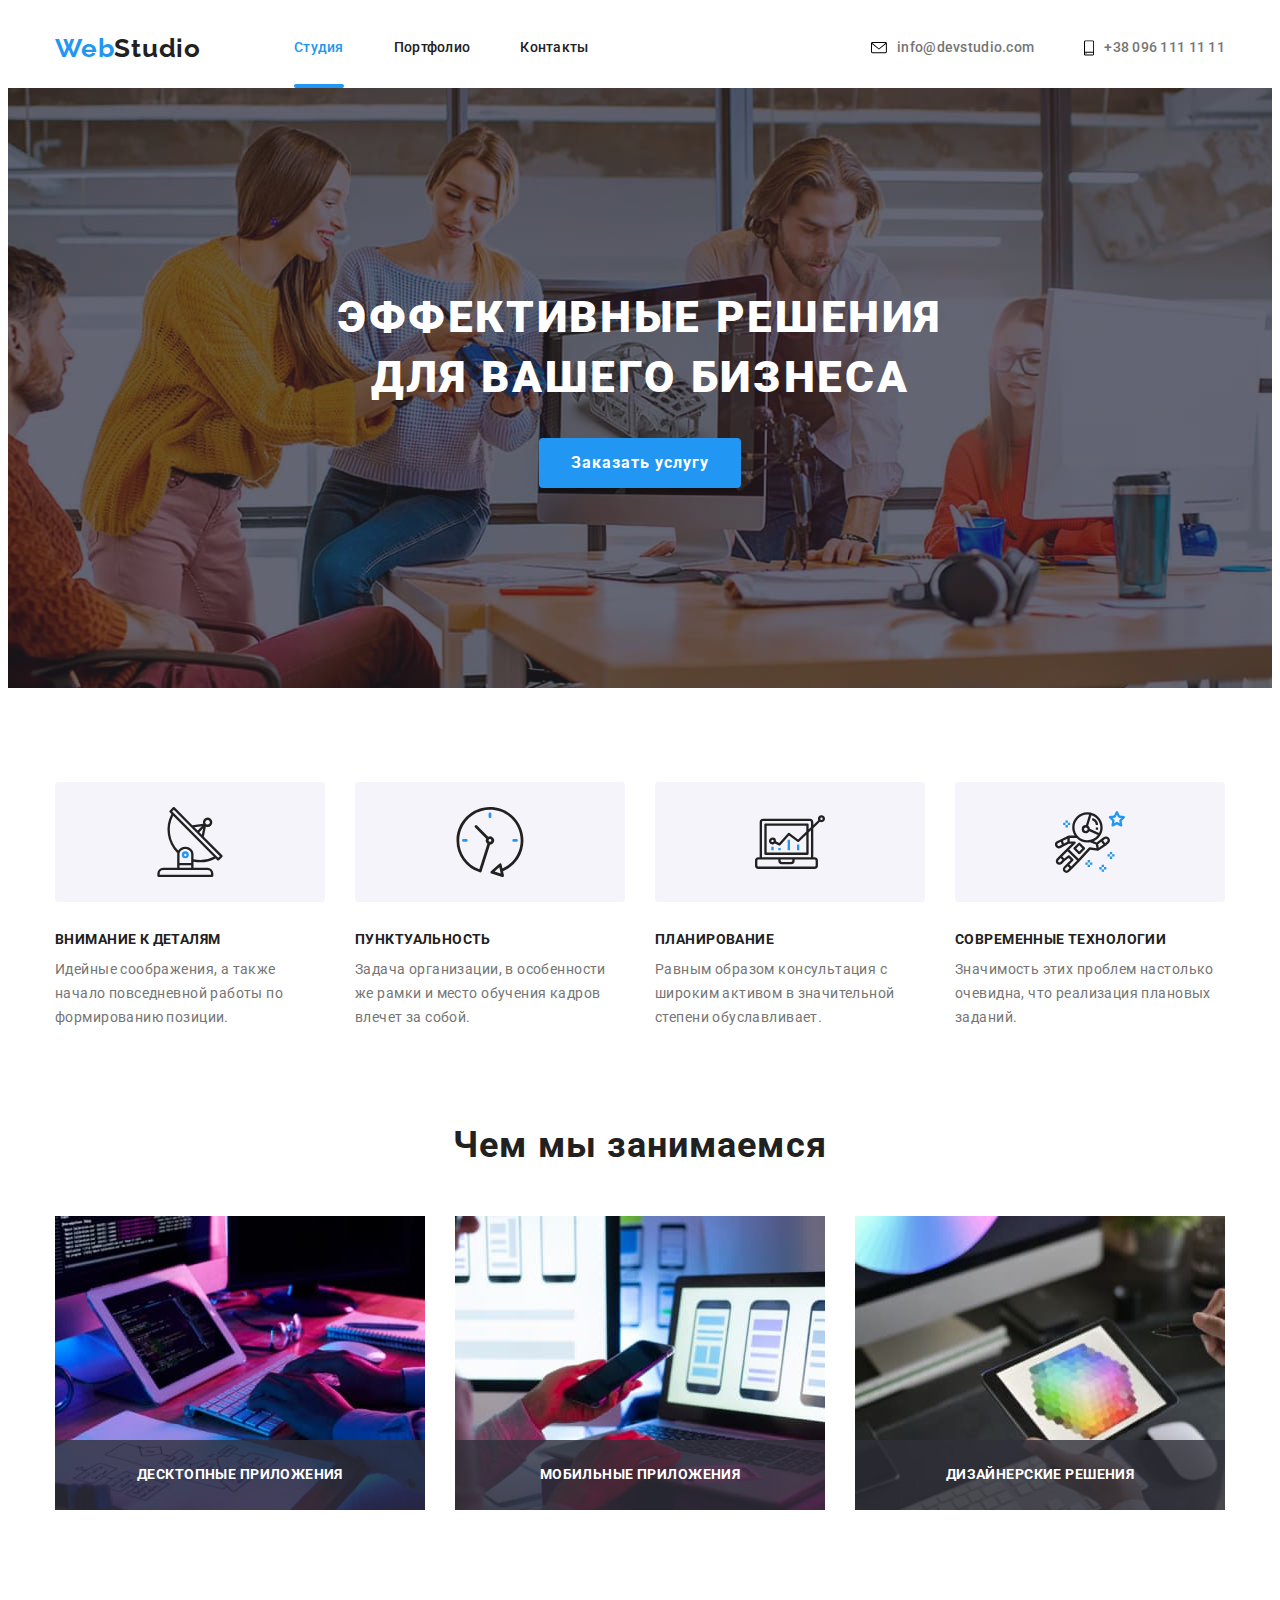
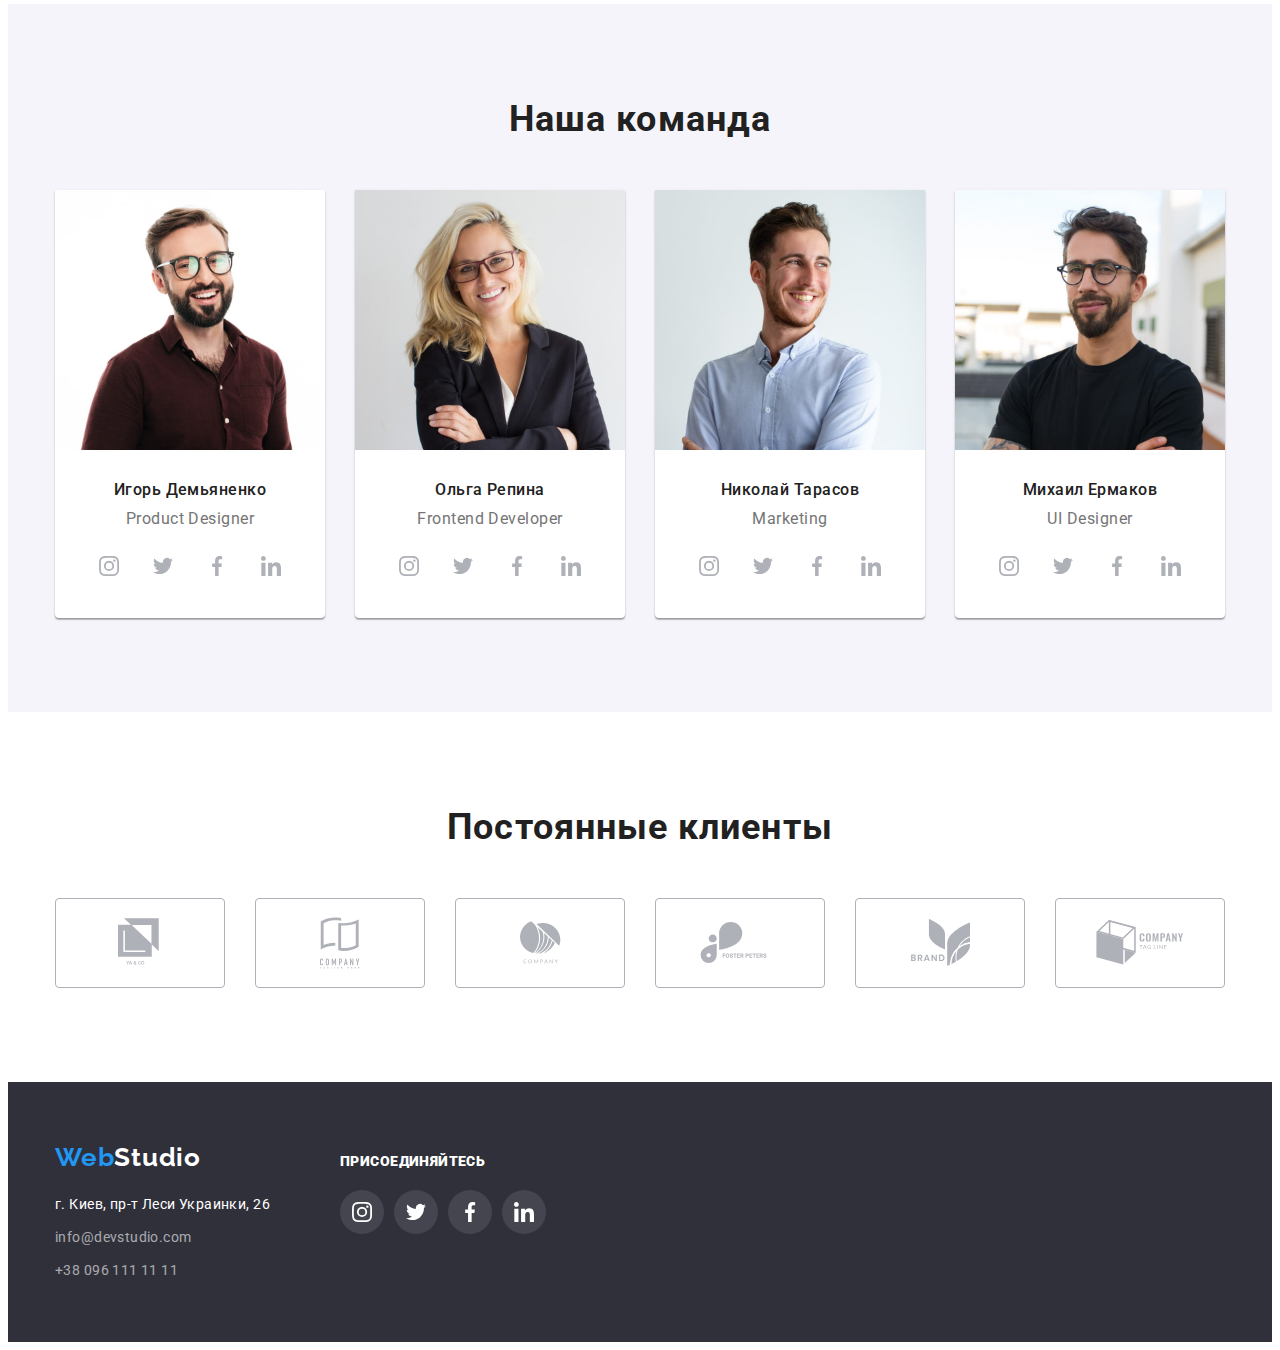
==== index.html @ 7e3b8bc2 "Homework-05 copy" ====
<!DOCTYPE html>
<html lang="ru">
<head>
    <meta charset="UTF-8">
    <meta name="viewport" content="width=device-width, initial-scale=1.0">
    <link href="https://fonts.googleapis.com/css2?family=Raleway:wght@700&family=Roboto:wght@400;500;700;900&display=swap" rel="stylesheet">
    <link rel="stylesheet" href="https://cdnjs.cloudflare.com/ajax/libs/modern-normalize/1.0.0/modern-normalize.min.css" integrity="sha512-ISS7cAi1PEhQ8jnbJpJZMd29NlhNj4AWYyLOSp2CE/CsHxTCu+r+t0D2yoJudVrd0/8fTVPUVDzY5Tvli75u/g==" crossorigin="anonymous" />
    <link rel="stylesheet" href="./css/styles.css">
    <title>WebStudio</title>
</head>
<body>
    <header>
        <div class="container header">
            <nav class="nav">
                <a href="./index.html" class="logo">Web<span class="logo-header">Studio</span></a>
                <ul class="list site-nav">
                    <li>
                        <a href="./index.html" class="nav-link current">Студия</a>
                    </li>
                    <li>
                        <a href="./portfolio.html" class="nav-link">Портфолио</a>
                    </li>
                    <li>
                        <a href="#contacts" class="nav-link">Контакты</a>
                    </li>
                </ul>
            </nav>
    
                <ul class="list contacts">
                    <li>
                        <a href="mailto:info@devstudio.com" class="contacts-header">
                            <svg class="icon-contacts" width="16" height="12">
                                <use href="./imeges/icons/sprite.svg#icon-envelope"></use>
                            </svg>
                            info@devstudio.com
                        </a>
                    </li>
                    <li>
                        <a href="tel:+380961111111" class="contacts-header">
                            <svg class="icon-contacts" width="10" height="16">
                                <use href="./imeges/icons/sprite.svg#icon-smartphone"></use>
                            </svg>
                            +38 096 111 11 11
                        </a>
                    </li>
                </ul>
        </div>
    </header>

    <main>
        <div class="overlay">
            <section class="hero-section">
                <div class="container">
                    <div class="hero">
                        <h1 class="hero-title">Эффективные решения для вашего бизнеса</h1>
                        <button type="button" class="hero-btn" data-modal-open>Заказать услугу</button>
                    </div>
                </div>
            </section>
        </div>
  
        <section class="feature-section">
            <div class="container">
                    <h2 class="visually-hidden">Наши качества</h2>
                <ul class="list feature-flexbox">
                    <li class="feature-item icon-antenna">
                        <h3 class="feature">Внимание к деталям</h3>
                        <p class="feature-text">Идейные соображения, а также начало повседневной работы по формированию позиции.</p>
                    </li>

                    <li class="feature-item icon-clock">
                        <h3 class="feature">Пунктуальность</h3>
                        <p class="feature-text">Задача организации, в особенности же рамки и место обучения кадров влечет за собой.</p>
                    </li>

                    <li class="feature-item icon-diagram">
                        <h3 class="feature">Планирование</h3>
                        <p class="feature-text">Равным образом консультация с широким активом в значительной степени обуславливает.</p>
                    </li>

                    <li class="feature-item icon-astronaut">
                        <h3 class="feature">Современные технологии</h3>
                        <p class="feature-text">Значимость этих проблем настолько очевидна, что реализация плановых заданий.</p>
                    </li> 
                </ul>
            </div>           
        </section>

        <section class="specialization-section">
            <div class="container">
                    <h2 class="section-title">Чем мы занимаемся</h2>
                <ul class="list specialization">
                    <li class="specialization-list">
                        <img src="./imeges/img-1.jpg" width="370" height="294" alt="Написание сайтов">
                        <h3 class="specialization-title">Десктопные приложения</h3>
                    </li>
                    <li class="specialization-list">
                        <img src="./imeges/img-2.jpg" width="370" height="294" alt="Создание адаптивной верстки">
                        <h3 class="specialization-title">Мобильные приложения</h3>
                    </li>
                    <li class="specialization-list">
                        <div>
                            <img src="./imeges/img-3.jpg" width="370" height="294" alt="Адаптация сайтов для просмотра на телефоне и планшете">
                            <h3 class="specialization-title">Дизайнерские решения</h3>
                        </div>
                    </li>
                </ul>
            </div>
            
        </section>

        <section class="section-team">
            <div class="container">
                    <h2 class="section-title">Наша команда</h2>
                <ul class="list team-flexbox">
                    <li class="team-list">
                        <img src="./imeges/team/team-1.jpg" width="270" height="260" alt="Игорь Демьяненко">
                        <h3 class="team">Игорь Демьяненко</h3>
                        <p class="team-item" lang="en">Product Designer</p>
                        <ul class="list social">
                            <li>
                                <a href="" class="social-links">
                                    <svg class="social-icons">
                                        <use href="./imeges/icons/sprite.svg#icon-instagram"></use>
                                    </svg>
                                </a>
                            </li>
                            <li>
                                <a href="" class="social-links">
                                    <svg class="social-icons">
                                        <use href="./imeges/icons/sprite.svg#icon-twitter"></use>
                                    </svg>
                                </a>
                            </li>
                            <li>
                                <a href="" class="social-links">
                                    <svg class="social-icons">
                                        <use href="./imeges/icons/sprite.svg#icon-facebook"></use>
                                    </svg>
                                </a>
                            </li>
                            <li>
                                <a href="" class="social-links">
                                    <svg class="social-icons">
                                        <use href="./imeges/icons/sprite.svg#icon-linkedin"></use>
                                    </svg>
                                </a>
                            </li>
                        </ul>
                    </li>
                    <li class="team-list">
                        <img src="./imeges/team/team-2.jpg" width="270" height="260" alt="Ольга Репина">
                        <h3 class="team">Ольга Репина</h3>
                        <p class="team-item" lang="en">Frontend Developer</p>
                        <ul class="list social">
                            <li>
                                <a href="" class="social-links">
                                    <svg class="social-icons">
                                        <use href="./imeges/icons/sprite.svg#icon-instagram"></use>
                                    </svg>
                                </a>
                            </li>
                            <li>
                                <a href="" class="social-links">
                                    <svg class="social-icons">
                                        <use href="./imeges/icons/sprite.svg#icon-twitter"></use>
                                    </svg>
                                </a>
                            </li>
                            <li>
                                <a href="" class="social-links">
                                    <svg class="social-icons">
                                        <use href="./imeges/icons/sprite.svg#icon-facebook"></use>
                                    </svg>
                                </a>
                            </li>
                            <li>
                                <a href="" class="social-links">
                                    <svg class="social-icons">
                                        <use href="./imeges/icons/sprite.svg#icon-linkedin"></use>
                                    </svg>
                                </a>
                            </li>
                        </ul>
                    </li>
                    <li class="team-list">
                        <img src="./imeges/team/team-3.jpg" width="270" height="260" alt="Николай Тарасов">
                        <h3 class="team">Николай Тарасов</h3>
                        <p class="team-item" lang="en">Marketing</p>
                        <ul class="list social">
                            <li>
                                <a href="" class="social-links">
                                    <svg class="social-icons">
                                        <use href="./imeges/icons/sprite.svg#icon-instagram"></use>
                                    </svg>
                                </a>
                            </li>
                            <li>
                                <a href="" class="social-links">
                                    <svg class="social-icons">
                                        <use href="./imeges/icons/sprite.svg#icon-twitter"></use>
                                    </svg>
                                </a>
                            </li>
                            <li>
                                <a href="" class="social-links">
                                    <svg class="social-icons">
                                        <use href="./imeges/icons/sprite.svg#icon-facebook"></use>
                                    </svg>
                                </a>
                            </li>
                            <li>
                                <a href="" class="social-links">
                                    <svg class="social-icons">
                                        <use href="./imeges/icons/sprite.svg#icon-linkedin"></use>
                                    </svg>
                                </a>
                            </li>
                        </ul>
                    </li>
                    <li class="team-list">
                        <img src="./imeges/team/team-4.jpg" width="270" height="260" alt="Михаил Ермаков">
                        <h3 class="team">Михаил Ермаков</h3>
                        <p class="team-item" lang="en">UI Designer</p>
                        <ul class="list social">
                            <li>
                                <a href="" class="social-links">
                                    <svg class="social-icons">
                                        <use href="./imeges/icons/sprite.svg#icon-instagram"></use>
                                    </svg>
                                </a>
                            </li>
                            <li>
                                <a href="" class="social-links">
                                    <svg class="social-icons">
                                        <use href="./imeges/icons/sprite.svg#icon-twitter"></use>
                                    </svg>
                                </a>
                            </li>
                            <li>
                                <a href="" class="social-links">
                                    <svg class="social-icons">
                                        <use href="./imeges/icons/sprite.svg#icon-facebook"></use>
                                    </svg>
                                </a>
                            </li>
                            <li>
                                <a href="" class="social-links">
                                    <svg class="social-icons">
                                        <use href="./imeges/icons/sprite.svg#icon-linkedin"></use>
                                    </svg>
                                </a>
                            </li>
                        </ul>
                    </li>
                </ul>
            </div>           
        </section>

        <section class="clients-section">
            <div class="container">
                    <h2 class="clients-title">Постоянные клиенты</h2>
                    <ul class="list clients-flexbox">
                        <li>
                            <a href="" class="clients-link">
                                <svg class="clients-icon" width="45" height="50">
                                    <use href="./imeges/icons/sprite.svg#icon-logo-1"></use>
                                </svg>
                            </a>
                        </li>
                        <li>
                            <a href="" class="clients-link">
                                <svg class="clients-icon" width="40" height="52">
                                    <use href="./imeges/icons/sprite.svg#icon-logo-2"></use>
                                </svg>
                            </a>
                        </li>
                        <li>
                            <a href="" class="clients-link">
                                <svg class="clients-icon" width="41" height="43">
                                    <use href="./imeges/icons/sprite.svg#icon-logo-3"></use>
                                </svg>
                            </a>
                        </li>
                        <li>
                            <a href="" class="clients-link">
                                <svg class="clients-icon" width="80" height="42">
                                    <use href="./imeges/icons/sprite.svg#icon-logo-4"></use>
                                </svg>
                            </a>
                        </li>
                        <li>
                            <a href="" class="clients-link">
                                <svg class="clients-icon" width="59" height="47">
                                    <use href="./imeges/icons/sprite.svg#icon-logo-5"></use>
                                </svg>
                            </a>
                        </li>
                        <li>
                            <a href="" class="clients-link">
                                <svg class="clients-icon" width="88" height="45">
                                    <use href="./imeges/icons/sprite.svg#icon-logo-6"></use>
                                </svg>
                            </a>
                        </li>
                    </ul>
            </div>
        </section>

    </main>

    <footer id="contacts" class="footer">
        <div class="container footer-flexbox">
            <div class="address-container">
                <a href="./index.html" class="logo">Web<span class="logo-footer">Studio</span></a>
                <address class="address-flexbox">
                    <p class="address">г. Киев, пр-т Леси Украинки, 26</p>
                    <a href="mailto:info@devstudio.com" class="contacts-footer">info@devstudio.com</a>
                    <a href="tel:+380961111111" class="contacts-footer">+38 096 111 11 11</a>
                </address>
            </div>
        
            <div class="join-container">
                <p class="join">Присоединяйтесь</p>
                <ul class="list social">
                    <li>
                        <a href="" class="our-social-links">
                            <svg class="social-icons">
                                <use href="./imeges/icons/sprite.svg#icon-instagram"></use>
                            </svg>
                        </a>
                    </li>
                    <li>
                        <a href="" class="our-social-links">
                            <svg class="social-icons">
                                <use href="./imeges/icons/sprite.svg#icon-twitter"></use>
                            </svg>
                        </a>
                    </li>
                    <li>
                        <a href="" class="our-social-links">
                            <svg class="social-icons">
                                <use href="./imeges/icons/sprite.svg#icon-facebook"></use>
                            </svg>
                        </a>
                    </li>
                    <li>
                        <a href="" class="our-social-links">
                            <svg class="social-icons">
                                <use href="./imeges/icons/sprite.svg#icon-linkedin"></use>
                            </svg>
                        </a>
                    </li>
                </ul>
            </div>
        </div>
    </footer>

    <div class="backdrop is-hidden" data-modal>
        <div class="modal">
            <button class="btn-close" data-modal-close>
                <svg width="11" height="11">
                    <use href='./imeges/icons/sprite.svg#icon-close'></use>
                </svg>
            </button>
        </div>
    </div>

    <script src="./js/modal.js"></script>
   
</body>
</html>
---- css/styles.css ----
/* BACKGROUND: 
main color #FFFFFF
butt0n + team section bg color #F5F4FA 
header #FFFFFF
footer (secondary bg color) #2F303A */

/* TEXT COLOR: */
/* main title color #212121 */
/* main text (p) color #757575 */
/* accent & hover effect #2196F3 */
/* h1 title + buttom text #FFFFFF */
/* footer text primary color #FFFFFF 
    secondary text color rgba(255, 255, 255, 0.6) */

    html {
        box-sizing: border-box;
    }

    *,
    *::before,
    *::after {
        box-sizing: inherit;
    }

    img {
        display: inline-block;
        max-width: 100%;
        height: auto;
    }

    h1,
    h2,
    h3,
    p {
      margin-top: 0;
    }

    a {
        text-decoration: none;
    }



    :root {
        --primary-text-color: #757575;
        --title-text-color: #212121;
        --accent-color: #2196F3;
        --primary-bg-color: #FFFFFF;
        --secondary-bg-color: #2F303A;
        --primary-button-color: #F5F4FA;

    }

    body {
        background-color: var(--primary-bg-color);
        color: var(--primary-text-color);
    }

    img {
        display: block;
        max-width: 100%;
        height: auto;
    }

    .list {
        padding: 0px;
        margin: 0px;
        list-style: none;
    }

    .visually-hidden {
        position: absolute !important;
        clip: rect(1px 1px 1px 1px);
        clip: rect(1px, 1px, 1px, 1px);
        padding:0 !important;
        border:0 !important;
        height: 1px !important; 
        width: 1px !important; 
        overflow: hidden;
    }

    .logo {
        font-family: Raleway, sans-serif;
        font-weight: 700;
        font-size: 26px;
        line-height: 1.19;
        letter-spacing: 0.03em;
        color: var(--accent-color);
        text-decoration: none;
    }

    .logo-header {
        font-family: Raleway, sans-serif;
        font-weight: 700;
        font-size: 26px;
        line-height: 1.19;
        letter-spacing: 0.03em;
        color: var(--title-text-color);
        text-decoration: none;
    }

    .hero-btn {
        display: inline-block;
        border-radius: 4px;
        padding: 10px 32px;
        border: 0px;
        min-width: 200px;
        box-shadow: 0px 4px 4px rgba(0, 0, 0, 0.15);

        font-family: Roboto, sans-serif;
        font-weight: 700;
        font-size: 16px;
        line-height: 1.875;
        text-align: center;
        letter-spacing: 0.06em;

        background-color: var(--accent-color);
        color: #FFFFFF;
        cursor: pointer;
    }

    .btn {
        border-radius: 4px;
        padding: 6px 22px;
        border: 0px;

        font-family: Roboto, sans-serif;
        font-weight: 500;
        font-size: 16px;
        line-height: 1.62;
        text-align: center;
        letter-spacing: 0.03em;

        background-color: var(--primary-button-color);
        color: var(--title-text-color);
        cursor: pointer;

        transition-property: background-color, color;
        transition-duration: 250ms;
        transition-timing-function: cubic-bezier(0.4, 0, 0.2, 1);
    } 

    .btn:hover,
    .btn:focus {
        background-color: var(--accent-color);
        color: #FFFFFF;
    }

    h1 {
        color: #FFFFFF;
    }

    .container {
        width: 1200px;
        margin-left: auto;
        margin-right: auto;
        padding-left: 15px;
        padding-right: 15px;
    }

    .feature-section {
        padding-top: 94px;
        padding-bottom: 94px;
    }

    .feature {
        margin-bottom: 10px;

        font-family: Roboto, sans-serif;
        font-weight: 700;
        font-size: 14px;
        line-height: 1.14;
        letter-spacing: 0.03em;
        text-transform: uppercase;
        color: var(--title-text-color);
    }

    .feature-text {
        margin-bottom: 0px;
        width: 270px;

        font-family: Roboto, sans-serif;
        font-weight: 400;
        font-size: 14px;
        line-height: 1.71;
        letter-spacing: 0.03em;
    }

    .feature-flexbox {
        display: flex;
    }

    .feature-flexbox li:not(:last-child) {
        margin-right: 30px;
    }

    .feature-item::before {
        content: '';
        display: block;
        height: 120px;
        margin-bottom: 30px;
        background-color: var(--primary-button-color);
        border-radius: 4px;
        background-repeat: no-repeat;
        background-position: center;
    }

    .icon-antenna::before {
        background-image: url(../imeges/icons/antenna.svg);
    }

    .icon-clock::before {
        background-image: url(../imeges/icons/clock.svg);
    }

    .icon-diagram::before {
        background-image: url(../imeges/icons/diagram.svg);
    }

    .icon-astronaut::before {
        background-image: url(../imeges/icons/astronaut.svg);
    }

    .specialization-section {
        padding-bottom: 94px;
    }

    .specialization {
        display: flex;
    }

    .specialization li:not(:last-child) {
        margin-right: 30px;
    }

    .specialization-list {
        position: relative;
    }

    .specialization-title {
        position: absolute;
        left: 0;
        bottom: 0;
        width: 100%;
        padding-top: 27px;
        padding-bottom: 27px;
        margin: 0;

        display: block;
        text-align: center;

        font-family: Roboto, sans-serif;
        font-weight: 700;
        font-size: 14px;
        line-height: 1.14;
        letter-spacing: 0.03em;
        text-transform: uppercase;

        color: var(--primary-bg-color);
        background-color: rgba(47, 48, 58, 0.8);
    }

    .section-title {
        margin-bottom: 50px;

        font-family: Roboto, sans-serif;
        font-weight: 700;
        font-size: 36px;
        line-height: 1.167;
        text-align: center;
        letter-spacing: 0.03em;
        color: var(--title-text-color);
    }

    .team {
        margin-top: 30px;
        margin-bottom: 10px;

        font-family: Roboto, sans-serif;
        font-weight: 500;
        font-size: 16px;
        line-height: 1.187;
        text-align: center;
        letter-spacing: 0.03em;
        color: var(--title-text-color);
    }

    .team-item {
        margin-bottom: 16px;

        font-family: Roboto, sans-serif;
        font-weight: 400;
        font-size: 16px;
        line-height: 1.187;
        text-align: center;
        letter-spacing: 0.03em;
    }

    .team-flexbox {
        display: flex;
    }

    .team-flexbox > li:not(:last-child) {
        margin-right: 30px;
    }

    .team-list {
        box-shadow: 0px 1px 3px rgba(0, 0, 0, 0.12), 
                    0px 1px 1px rgba(0, 0, 0, 0.14), 
                    0px 2px 1px rgba(0, 0, 0, 0.2);
        border-radius: 0px 0px 4px 4px;
        background: #FFFFFF;
    }

    .social {
        display: flex;
        justify-content: center;
        padding-bottom: 30px;
    }
    
    .social-links {
        display: flex;
        width: 44px;
        height: 44px;
        justify-content: center;
        align-items: center;

        border-radius: 50%;
        fill: #AFB1B8;
        background-color: var(--primary-bg-color);

        transition-property: background-color;
        transition-duration: 250ms;
        transition-timing-function: cubic-bezier(0.4, 0, 0.2, 1);
    }

    .social-icons {
        width: 20px;
        height: 20px;

        transition-property: fill;
        transition-duration: 250ms;
        transition-timing-function: cubic-bezier(0.4, 0, 0.2, 1);
    }

    .social > li:not(:last-child) {
        margin-right: 10px;
    }

    .social-links:hover .social-icons,
    .social-links:focus .social-icons {
        fill: var(--primary-bg-color);
    }

    .social-links:hover,
    .social-links:focus {
        background-color: var(--accent-color);
    }
  

    .hero-section {
        padding-top: 200px;
        padding-bottom: 200px;


        /* background-color: var(--secondary-bg-color); */
        text-align: center;
    }
    
    .overlay {
        max-width: 1600px;
        height: 600px;
        margin-left: auto;
        margin-right: auto;

        background-image: linear-gradient(
            to right, 
            rgba(47, 48, 58, 0.4), 
            rgba(47, 48, 58, 0.4)
            ), 
            url(../imeges/hero-img.jpg);
        background-repeat: no-repeat;
        background-position: center;
        background-size: cover;
    }

    .hero-title {
        margin-bottom: 30px;

        font-family: Roboto, sans-serif;
        font-weight: 900;
        font-size: 44px;
        line-height: 1.36;
        letter-spacing: 0.06em;
        text-transform: uppercase;
    }

    .hero {
        max-width: 696px;
        margin-left: auto;
        margin-right: auto;
    }

    .section-team {
        padding-top: 94px;
        padding-bottom: 94px;
        
        background-color: #F5F4FA;
    }

    /* Header */

    .nav {
        display: flex;
        align-items: center;
    }

    .header {
        display: flex;
        align-items: center;
    }

    .site-nav {
        display: flex;
        margin-left: 93px;
    }

    .site-nav li:not(:last-child) {
        margin-right: 50px;
    }

    .nav-link {
        position: relative;
        display: block;
        padding-top: 32px;
        padding-bottom: 32px;

        font-family: Roboto, sans-serif;
        font-weight: 500;
        font-size: 14px;
        line-height: 1.14;
        letter-spacing: 0.02em;
        text-decoration: none;
        color: var(--title-text-color);

        transition-property: color;
        transition-duration: 250ms;
        transition-timing-function: cubic-bezier(0.4, 0, 0.2, 1);
    }

    .nav-link:focus,
    .nav-link:hover {
        color: var(--accent-color);
    }

    /* Current page */
    
    .nav-link.current {
        color: var(--accent-color);
    }
    
    .nav-link::after,
    .nav-link::after,
    .current::after {
        position: absolute;
        bottom: 0;
        width: 100%;
        height: 4px;

        content: '';
        display: block;
        border-radius: 2px;
        background-color: var(--accent-color);

        /* transition-property: opacity;
        transition-duration: 250ms;
        transition-timing-function: cubic-bezier(0.4, 0, 0.2, 1); */

        opacity: 0;
    }

    /* .nav-link:focus::after,
    .nav-link:hover::after, */
    .current::after {
        opacity: 1;
    } 


    .contacts {
        display: flex;
        margin-left: auto;
    }

    .contacts li:not(:last-child) {
        margin-right: 50px;
    }

    .contacts-header {
        display: flex;
        padding-top: 32px;
        padding-bottom: 32px;
        align-items: center;

        font-family: Roboto, sans-serif;
        font-weight: 500;
        font-size: 14px;
        line-height: 1.14;
        letter-spacing: 0.02em;
        text-decoration: none;
        color: var(--primary-text-color);

        transition-property: color;
        transition-duration: 250ms;
        transition-timing-function: cubic-bezier(0.4, 0, 0.2, 1);
    }

    .icon-contacts {
        margin-right: 10px;

        transition-property: fill;
        transition-duration: 250ms;
        transition-timing-function: cubic-bezier(0.4, 0, 0.2, 1);
    }

    .contacts-header:hover,
    .contacts-header:focus {
        color: var(--accent-color);
    } 

    .contacts-header:hover .icon-contacts,
    .contacts-header:focus .icon-contacts {
        fill: var(--accent-color);
    }


    /* Clients section */

    .clients-section {
        padding-top: 94px;
        padding-bottom: 94px;
    }

    .clients-title {
        margin-bottom: 50px;

        font-family: Roboto, sans-serif;
        font-weight: 700;
        font-size: 36px;
        line-height: 1.167;
        letter-spacing: 0.03em;
        text-align: center;

        color: var(--title-text-color);
    }

    .clients-flexbox {
        display: flex;
    }

    .clients-link {
        display: flex;
        width: 170px;
        height: 90px;
        border: 1px solid #AFB1B8;
        box-sizing: border-box;
        border-radius: 4px;
        justify-content: center;
        align-items: center;

        transition-property: border-color;
        transition-duration: 250ms;
        transition-timing-function: cubic-bezier(0.4, 0, 0.2, 1);
    }

    .clients-icon {
        fill: #AFB1B8;

        transition-property: fill;
        transition-duration: 250ms;
        transition-timing-function: cubic-bezier(0.4, 0, 0.2, 1);
    }

    .clients-link:hover .clients-icon,
    .clients-link:focus .clients-icon {
        fill: var(--accent-color);
    }

    .clients-link:hover,
    .clients-link:focus {
        border-color: var(--accent-color);
    }

    .clients-flexbox > li:not(:last-child) {
        margin-right: 30px;
    }

    /* Footer */

    footer {
        background-color: var(--secondary-bg-color);
    }

    .footer {
        padding-top: 60px;
        padding-bottom: 60px;
    }

    address {
        font-style: normal;
    }

    .logo-footer {
        font-family: Raleway, sans-serif;
        font-weight: 700;
        font-size: 26px;
        line-height: 1.19;
        letter-spacing: 0.03em;
        text-decoration: none;
        color: #FFFFFF;
    }

    .address {
        margin-bottom: 9px;
        margin-top: 20px;

        font-family: Roboto, sans-serif;
        font-weight: 400;
        font-size: 14px;
        line-height: 1.71;
        letter-spacing: 0.03em;
        color: #FFFFFF;
    }

    .contacts-footer {
        font-family: Roboto, sans-serif;
        font-weight: 400;
        font-size: 14px;
        line-height: 1.71;
        text-decoration: none;
        letter-spacing: 0.03em;
        color: rgba(255, 255, 255, 0.6);
    }

    .address-flexbox {
        display: flex;
        flex-direction: column;
    }

    .contacts-footer + .contacts-footer { 
        margin-top: 9px;
    }

    .join {
        margin-bottom: 20px;

        font-family: Roboto, sans-serif;
        font-weight: 900;
        font-size: 14px;
        line-height: 1.14;
        letter-spacing: 0.03em;

        text-transform: uppercase;
        color: var(--primary-bg-color);
    }

    .our-social-links {
        display: flex;
        width: 44px;
        height: 44px;
        justify-content: center;
        align-items: center;

        border-radius: 50%;
        fill: var(--primary-bg-color);
        background-color: rgba(255, 255, 255, 0.1);

        transition-property: background-color;
        transition-duration: 250ms;
        transition-timing-function: cubic-bezier(0.4, 0, 0.2, 1);
    }

    .our-social-links:hover,
    .our-social-links:focus {
        background-color: var(--accent-color);
    }

    .footer-flexbox {
        display: flex;
    }

    .address-container {
        margin-right: 70px;
    }

    .join-container {
        padding-top: 12px;
    }

    .backdrop {
        position: fixed;
        left: 0;
        top: 0;
        width: 100%;
        height: 100%;
        background-color: rgba(0, 0, 0, 0.2);

        opacity: 1;
        transition: opacity 250ms cubic-bezier(0.4, 0, 0.2, 1);
    }

    .is-hidden {
        opacity: 0;
        pointer-events: none;
        /* visibility: hidden; */
    }

    .backdrop.is-hidden .modal {
        transform: translate(-50%, -50%) scale(0.9);
    }

    .modal {
        position: absolute;
        top: 50%;
        left: 50%;
        display: flex;

        min-width: 528px;
        min-height: 581px;
        background-color: var(--primary-bg-color);

        transform: translate(-50%, -50%) scale(1);
        transition: transform 250ms cubic-bezier(0.4, 0, 0.2, 1);
    }

    .btn-close {
        width: 30px;
        height: 30px;
        margin-left: auto;
        margin-right: 8px;
        margin-top: 8px;

        display: flex;
        justify-content: center;
        align-items: center;

        border: 1px solid rgba(0, 0, 0, 0.1);
        border-radius: 50%;
        background-color: var(--primary-bg-color);
        cursor: pointer;
    }

    /* ./Portfolio.html */

    .line {
        display: flex;
        border: 1px solid #ECECEC;
        flex-grow: 1;
    }

    .filter {
        display: flex;
        justify-content: center;
        padding-top: 94px;
        padding-bottom: 50px;
    }

    .filter li:not(:last-child) {
        margin-right: 8px;
    }

    .portfolio-section {
        padding-bottom: 94px;
    }

    .portfolio {
        display: flex;
        flex-wrap: wrap;
    }

    .portfolio-list {
        margin-right: 30px;
        margin-bottom: 30px;
        /* border: 1px solid #EEEEEE; */
        width: 370px;
        background: #FFFFFF;
    }

    .portfolio-list:nth-child(3n) {
        margin-right: 0px;
    }

    .portfolio-list:nth-last-child(-n +3) {
        margin-bottom: 0px;
    }

    .portfolio-link:hover,
    .portfolio-link:focus {
        box-shadow: 0px 1px 1px rgba(0, 0, 0, 0.12), 
                    0px 4px 4px rgba(0, 0, 0, 0.06), 
                    1px 4px 6px rgba(0, 0, 0, 0.16);
    }

    .portfolio-thumb {
        position: relative;
        overflow: hidden;
    }

    .hidden-text {
        position: absolute;
        left: 0;
        top: 50%;
        padding-left: 24px;
        padding-right: 24px;
        margin: 0;
        transform: translate(0, -50%);
        
        font-family: Roboto, sans-serif;
        font-weight: 400;
        font-size: 18px;
        line-height: 1.56;
        letter-spacing: 0.03em;

        color: var(--primary-bg-color);
    }

    .portfolio-overlay {
        position: absolute;
        width: 370px;
        height: 294px;
        top: 0;
        left: 0;
        background-color: rgba(33, 150, 243, 0.9);

        transform: translateY(100%);
        transition-property: transform;
        transition-duration: 250ms;
        transition-timing-function: cubic-bezier(0.4, 0, 0.2, 1);
    }

    .portfolio-link {
        display: block;
        border: 1px solid #EEEEEE;
    }

    .portfolio-link:hover .portfolio-overlay,
    .portfolio-link:focus .portfolio-overlay {
        transform: translateY(0);
    } 

    .examples {
        margin-top: 20px;
        margin-bottom: 4px;
        padding-left: 24px;
        padding-right: 24px;

        font-family: Roboto, sans-serif;
        font-weight: 700;
        font-size: 18px;
        line-height: 2;
        letter-spacing: 0.06em;
        color: var(--title-text-color);
    }

    .examples-item {
        padding-bottom: 20px;
        margin-bottom: 0px;
        padding-left: 24px;
        padding-right: 24px;

        font-family: Roboto, sans-serif;
        font-weight: 400;
        font-size: 16px;
        line-height: 1.87;
        letter-spacing: 0.03em;
        color: var(--primary-text-color);
    }
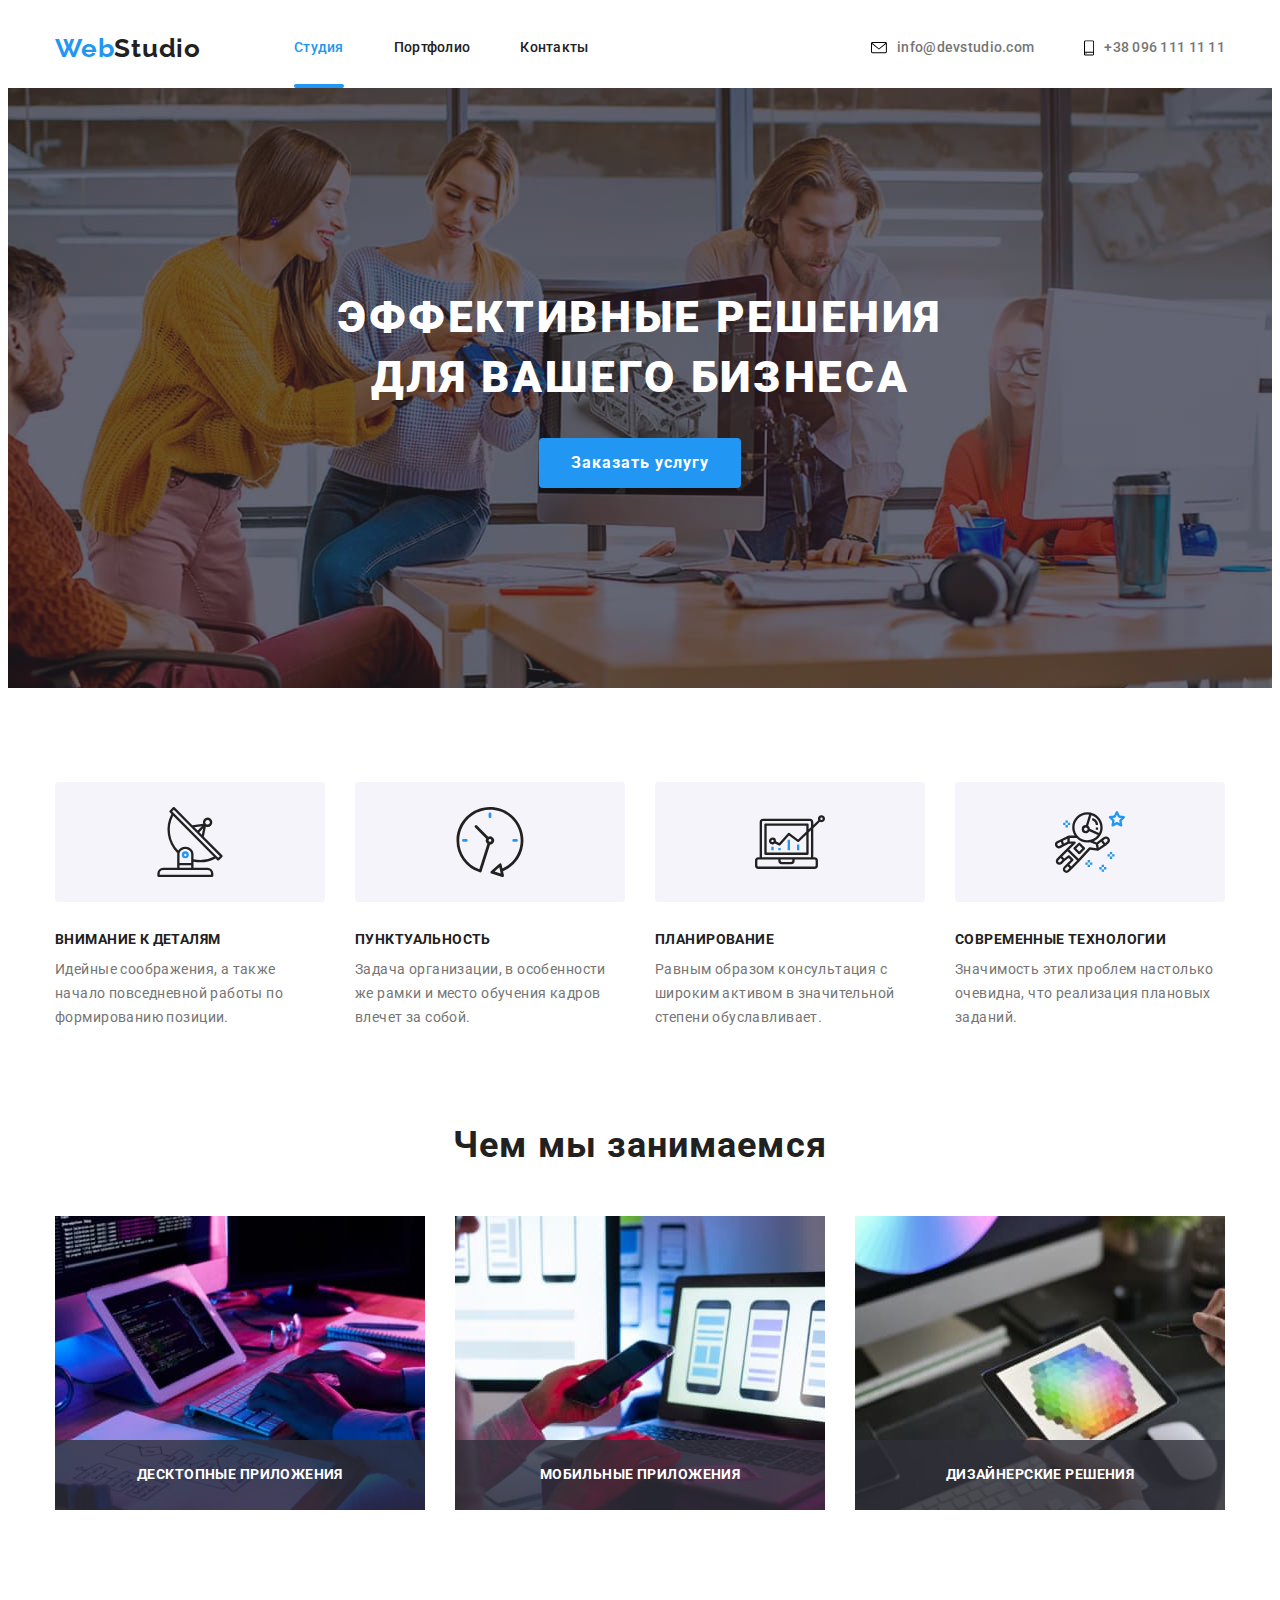
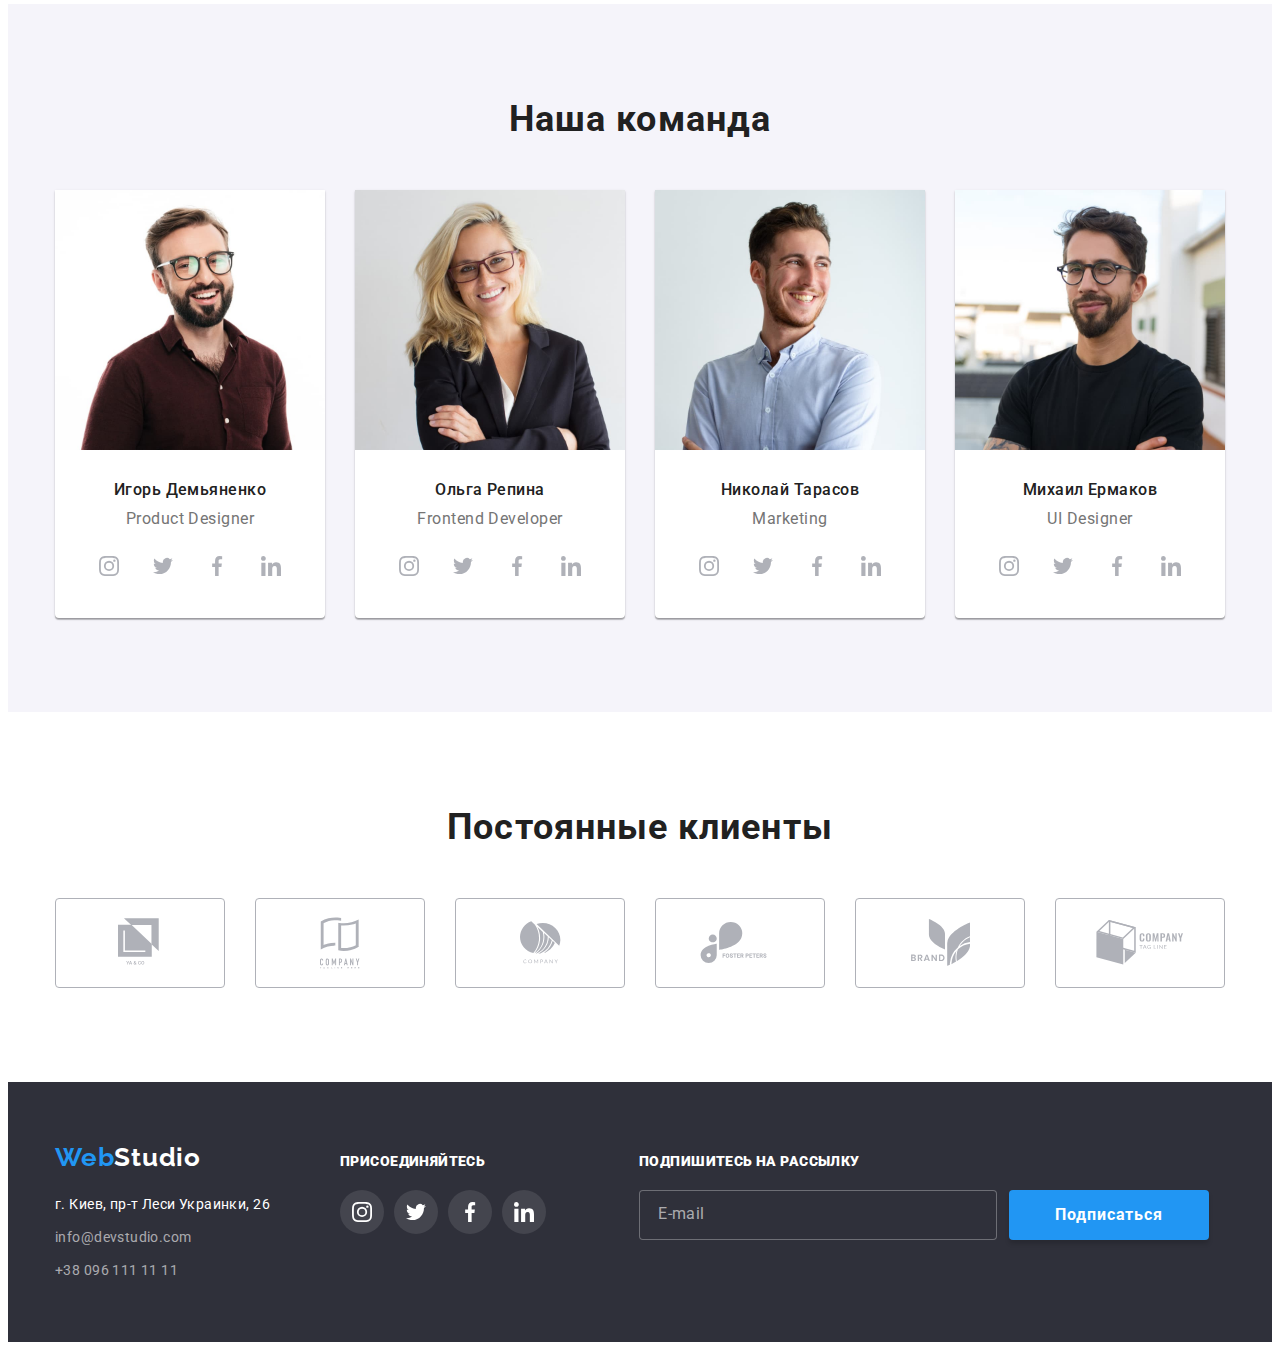
==== commit a1867caf: "Subscribe & modal forms were added" ====
--- a/index.html
+++ b/index.html
@@ -353,16 +353,61 @@
                     </li>
                 </ul>
             </div>
+
+            <div class="subscribe-container">
+                <p class="join">Подпишитесь на рассылку</p>
+                <div class="form-footer">
+                    <input type="email" placeholder="E-mail">
+                    <button class="subscribe-btn">Подписаться</button>
+                </div>
+            </div>
         </div>
     </footer>
 
     <div class="backdrop is-hidden" data-modal>
         <div class="modal">
-            <button class="btn-close" data-modal-close>
-                <svg width="11" height="11">
-                    <use href='./imeges/icons/sprite.svg#icon-close'></use>
-                </svg>
-            </button>
+            <div class="modal">
+                <button class="btn-close" data-modal-close>
+                    <svg width="11" height="11">
+                        <use href='./imeges/icons/sprite.svg#icon-close'></use>
+                    </svg>
+                </button>
+            </div>
+                
+                    <form class="form">
+                        <div class="form-field">
+                            <b class="form-text">Оставьте свои данные, мы вам перезвоним</b>
+                            <label for="user-name" class="label">Имя</label>
+                            <input type="text" name="user-name" id="user-name">
+                        </div>
+
+                        <div class="form-field">
+                            <label for="tel">Телефон</label>
+                            <input type="tel" name="tel" id="tel">
+                        </div>
+
+                        <div class="form-field">
+                            <label for="mail">Почта</label>
+                            <input type="email" name="email" id="mail">
+                        </div>
+
+                        <div class="form-field">
+                            <label for="comment">Комментарий</label>
+                            <textarea name="comment" id="comment" rows="10" placeholder="Введите текст"></textarea>
+                        </div>
+
+                        <div class="form-checkbox">
+                            <input type="checkbox" name="policy" id="policy">
+                            <label for="policy">Соглашаюсь с рассылкой и принимаю 
+                                <a href="">Условия договора</a>
+                            </label>
+                        </div>
+
+                        <div class="form-submit">
+                            <button type="submit" class="submit">Отправить</button>
+                        </div>
+                    </form>
+                
         </div>
     </div>
 
--- a/css/styles.css
+++ b/css/styles.css
@@ -694,7 +694,64 @@
 
     .join-container {
         padding-top: 12px;
-    }
+        margin-right: 93px;
+    }
+
+    .subscribe-container {
+        padding-top: 12px;
+    }
+
+    .subscribe-container input {
+        margin-right: 12px;
+        width: 358px;
+        height: 50px;
+        border-radius: 4px;
+        border: 1px solid rgba(255, 255, 255, 0.3);
+        background-color: var(--secondary-bg-color);
+    }
+
+    .subscribe-container input::placeholder {
+        padding-top: 15px;
+        padding-bottom: 15px;
+        padding-right: 16px;
+        padding-left: 16px;
+
+        font-family: Roboto, sans-serif;
+        font-weight: 400;
+        font-size: 16px;
+        line-height: 1.25;
+        letter-spacing: 0.03em;
+
+        color: rgba(255, 255, 255, 0.6);
+    }
+
+    .subscribe-btn {
+        padding-top: 10px;
+        padding-bottom: 10px;
+        margin: 0;
+        width: 200px;
+        height: 50px;
+        border: 0;
+        border-radius: 4px;
+
+        font-family: Roboto, sans-serif;
+        font-weight: 700;
+        font-size: 16px;
+        line-height: 1.87;
+        text-align: center;
+        letter-spacing: 0.06em;
+
+        color: var(--primary-bg-color);
+        background-color: var(--accent-color);
+        box-shadow: 0px 4px 4px rgba(0, 0, 0, 0.15);
+    }
+
+    .form-footer {
+        display: flex;
+        align-items: center;
+    }
+
+    /* Modal window */
 
     .backdrop {
         position: fixed;
@@ -748,6 +805,136 @@
         background-color: var(--primary-bg-color);
         cursor: pointer;
     }
+
+    .form {
+        width: 448px;
+        margin: 40px;;
+        outline: solid green 5px;
+        z-index: 1;
+    }
+
+    .form-field {
+        display: flex;
+        flex-direction: column;
+    }
+
+    .form-field + .form-field {
+        margin-top: 10px;
+    }
+
+    .form-field input {
+        margin: 0;
+        padding: 0;
+
+        border: 1px solid rgba(33, 33, 33, 0.2);
+        border-radius: 4px;
+    }
+
+    .form-field label {
+        margin: 0px 0px 4px 0px;
+        padding: 0;
+        
+        font-family: Roboto, sans-serif;
+        font-weight: 400;
+        font-size: 12px;
+        line-height: 1.167;
+        letter-spacing: 0.01em;
+
+        color: var(--primary-text-color);
+    }
+
+    .form-field textarea::placeholder {
+        padding-top: 12px;
+        padding-bottom: 12px;
+        padding-right: 16px;
+        padding-left: 16px;
+        
+        font-family: Roboto, sans-serif;
+        font-weight: 400;
+        font-size: 12px;
+        line-height: 1.167;
+        letter-spacing: 0.01em;
+
+        color: rgba(117, 117, 117, 0.5);
+    }
+
+    textarea {
+        resize: none;
+        border: 1px solid rgba(33, 33, 33, 0.2);
+        border-radius: 4px;
+    }
+
+    .form-text {
+        margin-bottom: 12px;
+        padding: 0;
+
+        font-family: Roboto;
+        font-weight: 700;
+        font-size: 20px;
+        line-height: 1.15;
+        text-align: center;
+        letter-spacing: 0.03em;
+
+        color: #212121;
+    }
+
+    .form-checkbox {
+        display: flex;
+        align-items: center;
+        margin-top: 20px;
+    }
+
+    .form-checkbox input[type='checkbox'] {
+        width: 16px;
+        height: 15px;
+        margin-right: 7px;
+    }
+
+    .form-checkbox label {
+        margin: 0;
+        padding: 0;
+
+        font-family: Roboto, sans-serif;
+        font-weight: 400;
+        font-size: 14px;
+        line-height: 1.71;
+        letter-spacing: 0.03em;
+
+        color: var(--primary-text-color);
+    }
+
+    .form-checkbox a {
+        text-decoration: underline;
+        color: var(--accent-color);
+    }
+
+    .form-submit {
+        display: flex;
+        justify-content: center;
+        margin-top: 30px;
+    }
+
+    .submit {
+        padding: 10px 55px 10px 56px;
+        margin: 0;
+        width: 200px;
+        height: 50px;
+        border: 0;
+        border-radius: 4px;
+
+        font-family: Roboto, sans-serif;
+        font-weight: 700;
+        font-size: 16px;
+        line-height: 1.87;
+        text-align: center;
+        letter-spacing: 0.06em;
+
+        color: var(--primary-bg-color);
+        background-color: var(--accent-color);
+        box-shadow: 0px 4px 4px rgba(0, 0, 0, 0.15);
+    }
+
+
 
     /* ./Portfolio.html */
 
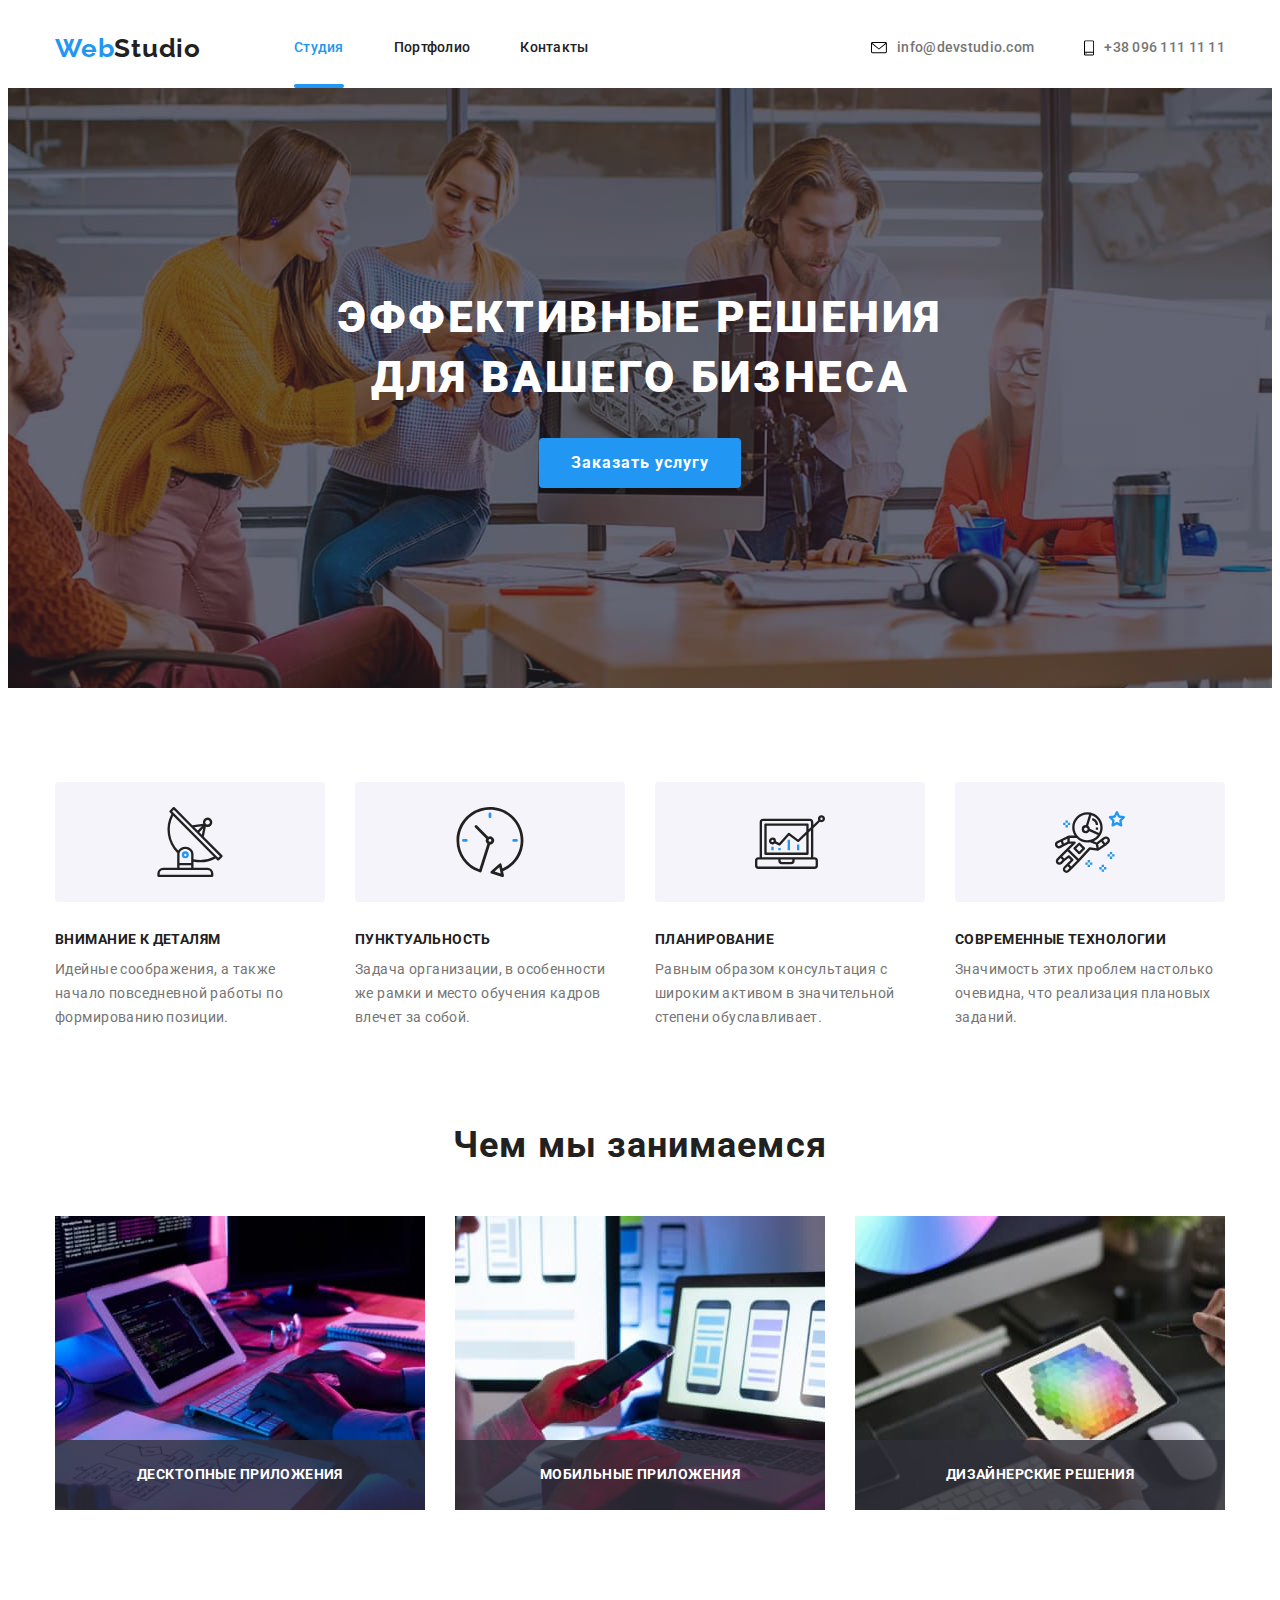
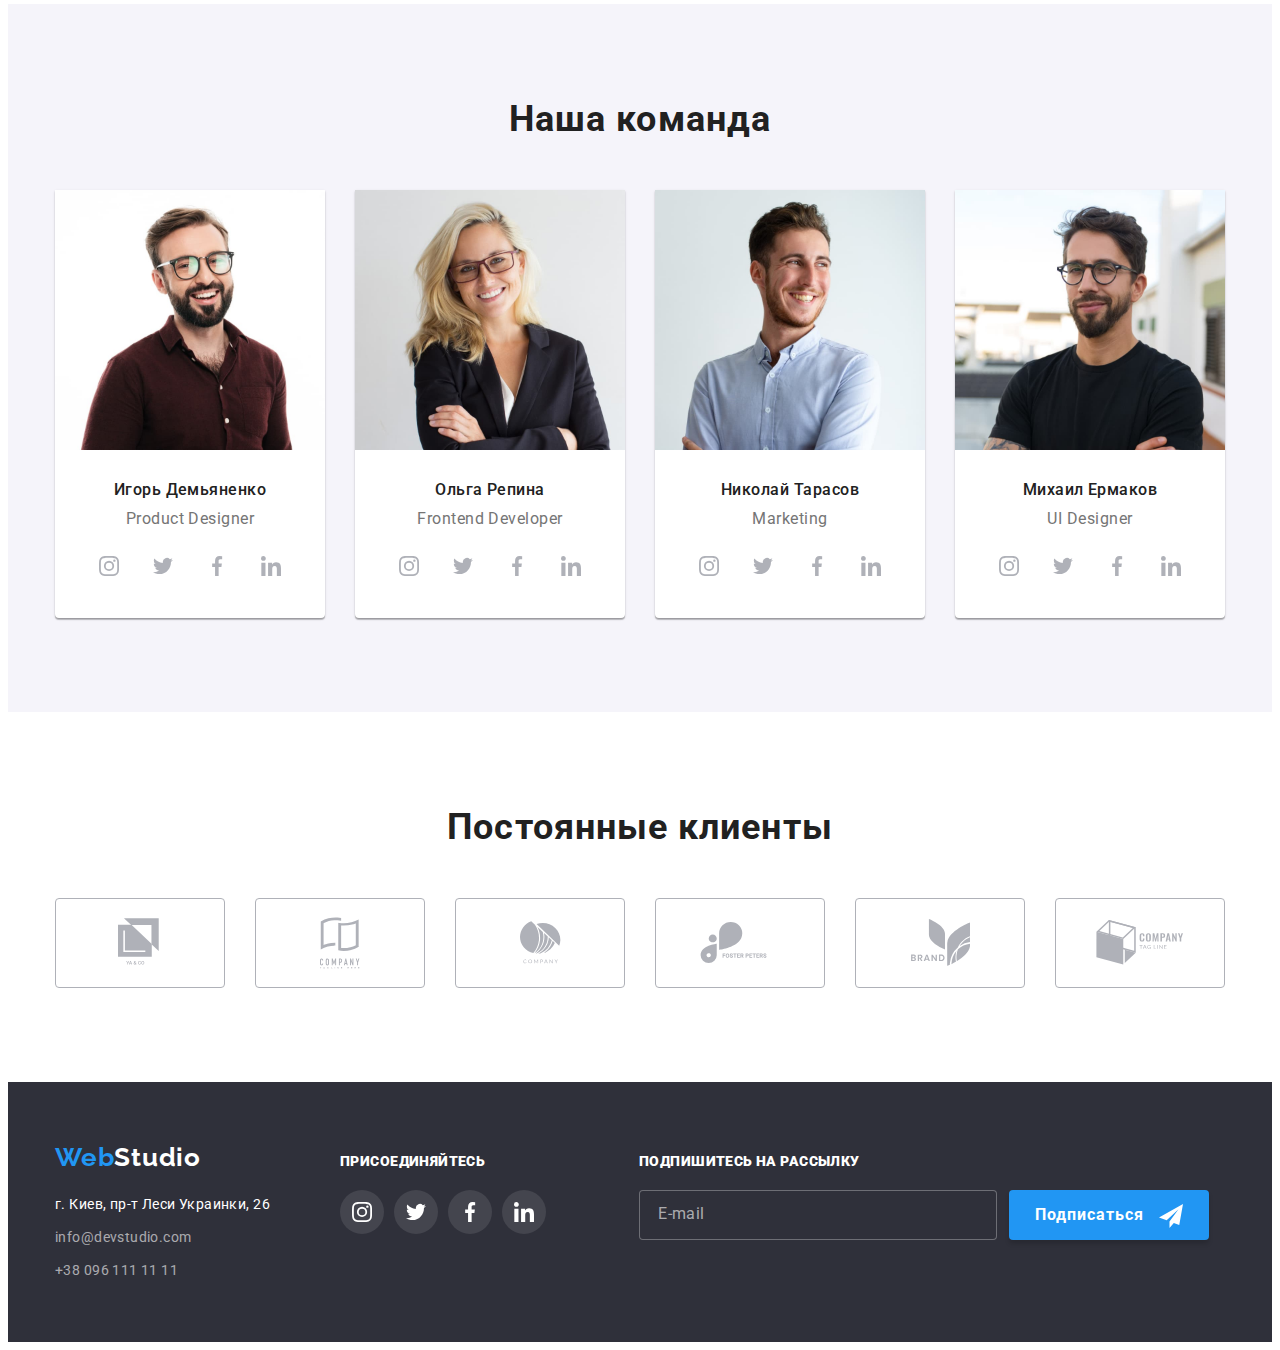
==== commit dbadeacf: "Forms stylization" ====
--- a/index.html
+++ b/index.html
@@ -357,8 +357,12 @@
             <div class="subscribe-container">
                 <p class="join">Подпишитесь на рассылку</p>
                 <div class="form-footer">
-                    <input type="email" placeholder="E-mail">
-                    <button class="subscribe-btn">Подписаться</button>
+                    <input type="email" name="e-mail" placeholder="E-mail">
+                    <button class="subscribe-btn">Подписаться
+                        <svg class="icon-send" width="24" height="24">
+                            <use href='./imeges/icons/sprite.svg#icon-send'></use>
+                        </svg>
+                    </button>
                 </div>
             </div>
         </div>
@@ -368,7 +372,7 @@
         <div class="modal">
             <div class="modal">
                 <button class="btn-close" data-modal-close>
-                    <svg width="11" height="11">
+                    <svg class="icon-close" width="11" height="11">
                         <use href='./imeges/icons/sprite.svg#icon-close'></use>
                     </svg>
                 </button>
@@ -388,12 +392,12 @@
 
                         <div class="form-field">
                             <label for="mail">Почта</label>
-                            <input type="email" name="email" id="mail">
+                            <input type="email" name="mail" id="mail">
                         </div>
 
                         <div class="form-field">
                             <label for="comment">Комментарий</label>
-                            <textarea name="comment" id="comment" rows="10" placeholder="Введите текст"></textarea>
+                            <textarea name="comment" id="comment" placeholder="Введите текст"></textarea>
                         </div>
 
                         <div class="form-checkbox">
--- a/css/styles.css
+++ b/css/styles.css
@@ -744,6 +744,12 @@
         color: var(--primary-bg-color);
         background-color: var(--accent-color);
         box-shadow: 0px 4px 4px rgba(0, 0, 0, 0.15);
+        cursor: pointer;
+    }
+
+    .icon-send {
+        margin-left: 10px;
+        vertical-align: middle;
     }
 
     .form-footer {
@@ -806,10 +812,19 @@
         cursor: pointer;
     }
 
+    .icon-close {
+        transition: fill 250ms cubic-bezier(0.4, 0, 0.2, 1);
+    }
+
+    .btn-close:hover .icon-close,
+    .btn-close:focus .icon-close {
+        fill: var(--accent-color);
+    }
+
     .form {
         width: 448px;
         margin: 40px;;
-        outline: solid green 5px;
+        /* outline: solid green 5px; */
         z-index: 1;
     }
 
@@ -825,6 +840,7 @@
     .form-field input {
         margin: 0;
         padding: 0;
+        height: 40px;
 
         border: 1px solid rgba(33, 33, 33, 0.2);
         border-radius: 4px;
@@ -860,6 +876,7 @@
 
     textarea {
         resize: none;
+        height: 120px;
         border: 1px solid rgba(33, 33, 33, 0.2);
         border-radius: 4px;
     }
@@ -881,6 +898,7 @@
     .form-checkbox {
         display: flex;
         align-items: center;
+        justify-content: center;
         margin-top: 20px;
     }
 
@@ -932,6 +950,7 @@
         color: var(--primary-bg-color);
         background-color: var(--accent-color);
         box-shadow: 0px 4px 4px rgba(0, 0, 0, 0.15);
+        cursor: pointer;
     }
 
 
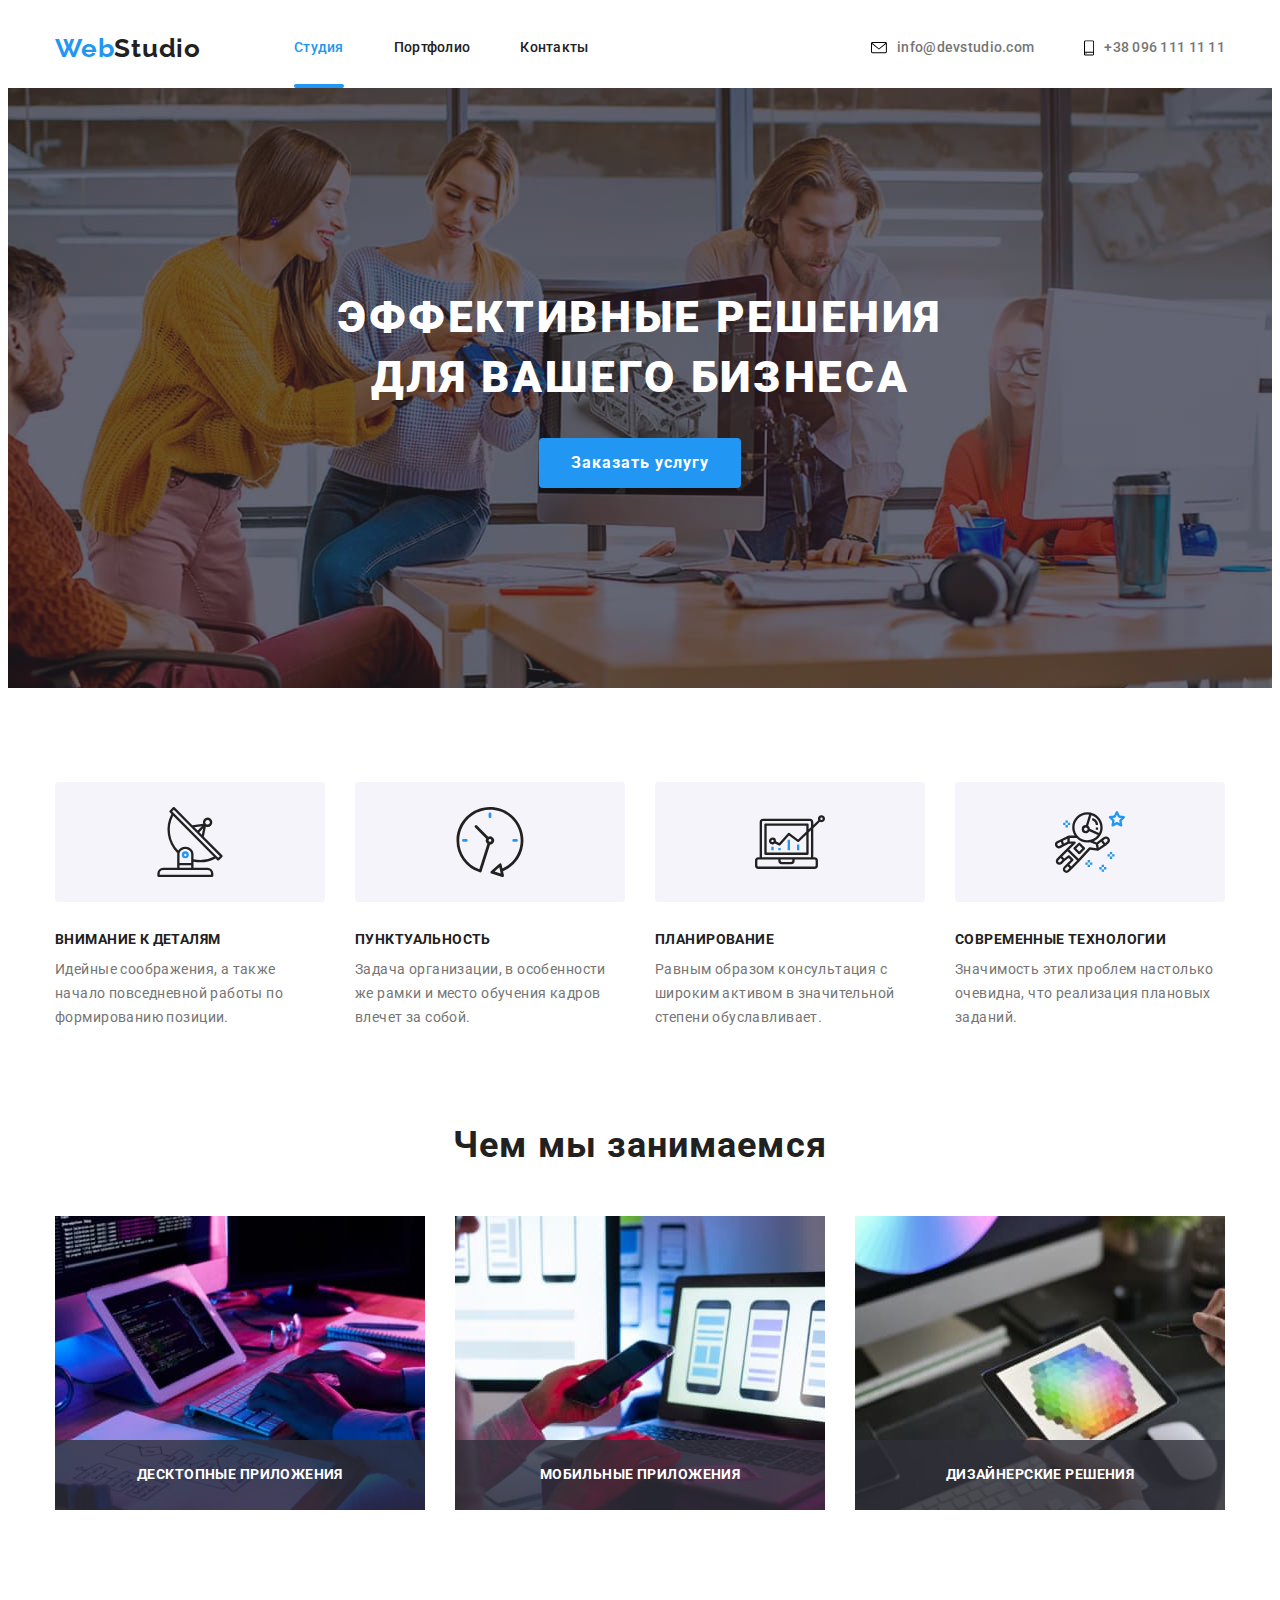
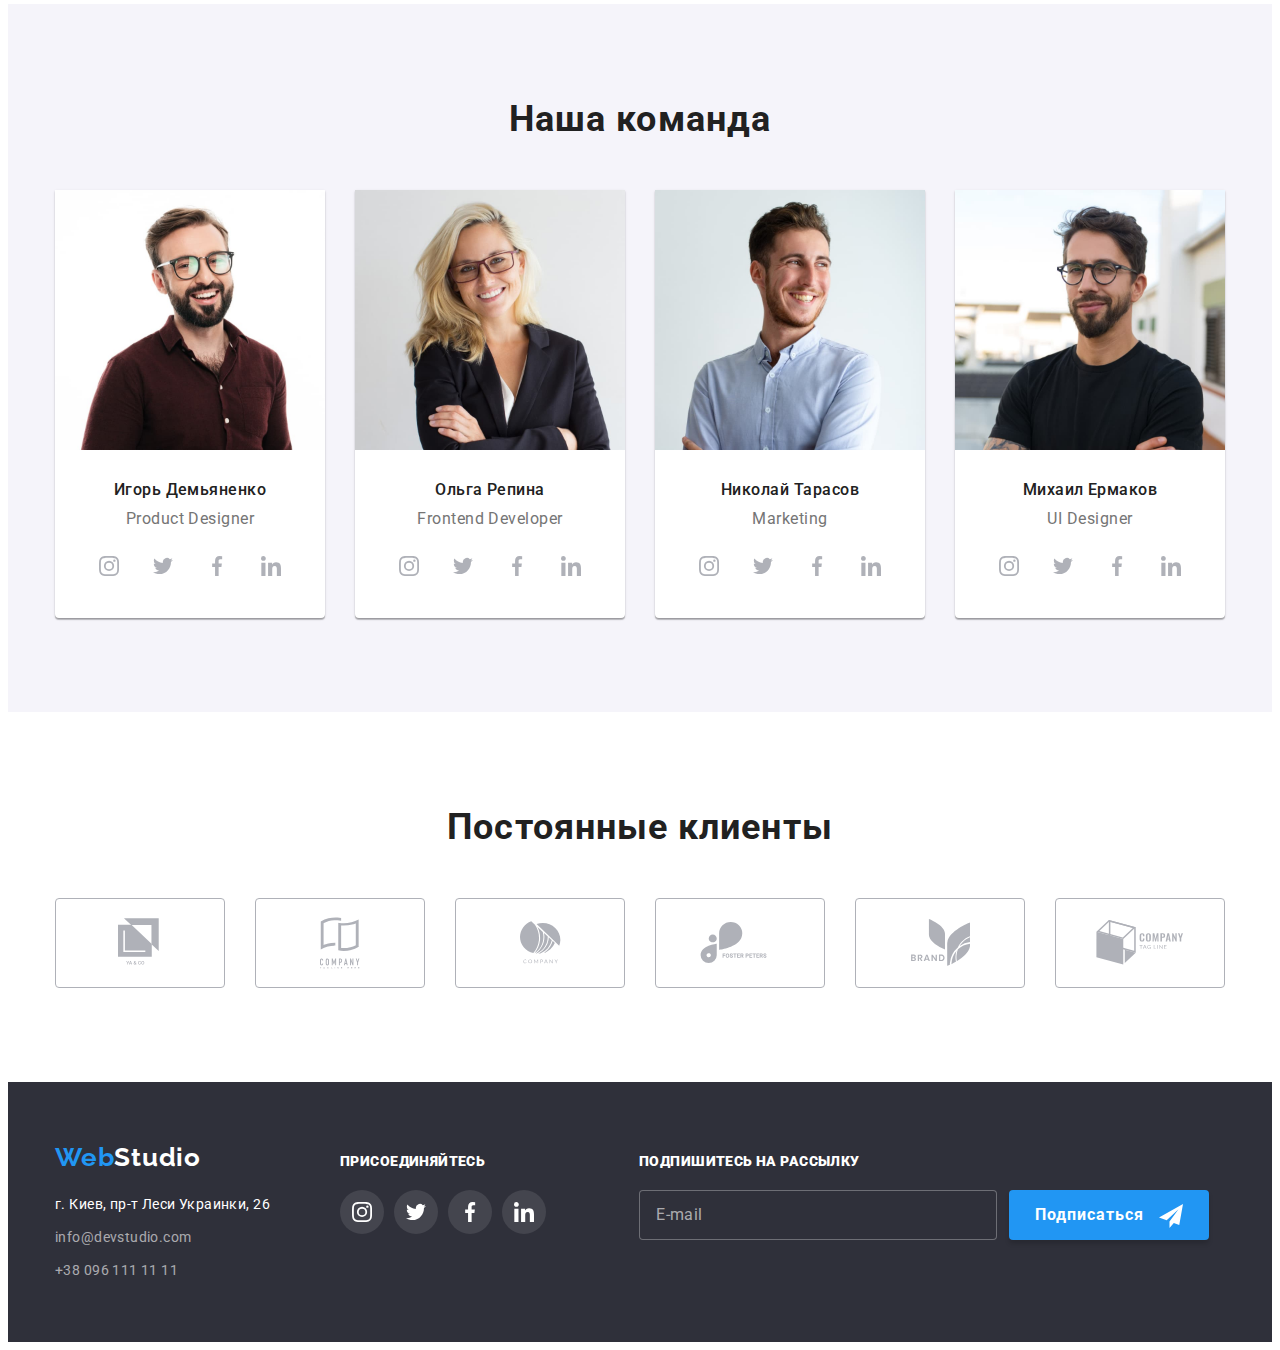
==== commit c0f3bd18: "Forms stylization 2.0" ====
--- a/index.html
+++ b/index.html
@@ -379,37 +379,65 @@
             </div>
                 
                     <form class="form">
+                            <p class="form-text">Оставьте свои данные, мы вам перезвоним</p>
+                            <div class="form-field">
+                                <label><span class="form-name">Имя</span>
+                                    <div class="form-input">
+                                        <input class="input" type="text" name="user-name" autocomplete="off">
+                                        <svg class="icon-form" width="12" height="12">
+                                            <use href='./imeges/icons/sprite.svg#icon-name'></use>
+                                        </svg>
+                                    </div>
+                                </label>
+                            </div>
+
                         <div class="form-field">
-                            <b class="form-text">Оставьте свои данные, мы вам перезвоним</b>
-                            <label for="user-name" class="label">Имя</label>
-                            <input type="text" name="user-name" id="user-name">
+                            <label><span class="form-name">Телефон</span>
+                                <div class="form-input">
+                                    <input class="input" type="tel" name="tel" autocomplete="off">
+                                    <svg class="icon-form" width="13" height="13">
+                                        <use href='./imeges/icons/sprite.svg#icon-tel'></use>
+                                    </svg>
+                                </div>
+                            </label>
                         </div>
 
                         <div class="form-field">
-                            <label for="tel">Телефон</label>
-                            <input type="tel" name="tel" id="tel">
+                            <label><span class="form-name">Почта</span>
+                                <div class="form-input">
+                                    <input class="input" type="email" name="mail" autocomplete="off">
+                                    <svg class="icon-form" width="15" height="12">
+                                        <use href='./imeges/icons/sprite.svg#icon-mail'></use>
+                                    </svg>
+                                </div>
+                            </label>
                         </div>
 
                         <div class="form-field">
-                            <label for="mail">Почта</label>
-                            <input type="email" name="mail" id="mail">
-                        </div>
-
-                        <div class="form-field">
-                            <label for="comment">Комментарий</label>
-                            <textarea name="comment" id="comment" placeholder="Введите текст"></textarea>
+                            <label><span class="form-name">Комментарий</span>
+                                <textarea name="comment" placeholder="Введите текст"></textarea>
+                            </label>
                         </div>
 
                         <div class="form-checkbox">
-                            <input type="checkbox" name="policy" id="policy">
-                            <label for="policy">Соглашаюсь с рассылкой и принимаю 
-                                <a href="">Условия договора</a>
+                            <label class="checkbox-label">
+                                <input class="checkbox" type="checkbox" name="policy">
+                                <span class="custom-checkbox"></span>
+                                Соглашаюсь с рассылкой и принимаю&nbsp<a href="">Условия договора</a>
                             </label>
                         </div>
+
+                        <!-- <div class="form-checkbox">
+                            <input class="checkbox" type="checkbox" name="policy" id="policy"> 
+                            <label class="checkbox-label" for="policy">Соглашаюсь с рассылкой и принимаю&nbsp<a href="">Условия договора</a></label>             
+                        </div> -->
 
                         <div class="form-submit">
                             <button type="submit" class="submit">Отправить</button>
                         </div>
+
+
+
                     </form>
                 
         </div>
--- a/css/styles.css
+++ b/css/styles.css
@@ -117,6 +117,16 @@
         background-color: var(--accent-color);
         color: #FFFFFF;
         cursor: pointer;
+
+        transition-property: background-color, color;
+        transition-duration: 250ms;
+        transition-timing-function: cubic-bezier(0.4, 0, 0.2, 1);
+    }
+
+    .hero-btn:hover,
+    .hero-btn:focus {
+        background-color: var(--primary-bg-color);
+        color: var(--accent-color);
     }
 
     .btn {
@@ -705,16 +715,26 @@
         margin-right: 12px;
         width: 358px;
         height: 50px;
-        border-radius: 4px;
-        border: 1px solid rgba(255, 255, 255, 0.3);
-        background-color: var(--secondary-bg-color);
-    }
-
-    .subscribe-container input::placeholder {
         padding-top: 15px;
         padding-bottom: 15px;
         padding-right: 16px;
         padding-left: 16px;
+
+        font-family: Roboto, sans-serif;
+        font-weight: 400;
+        font-size: 16px;
+        line-height: 1.25;
+        letter-spacing: 0.03em;
+
+        color: rgba(255, 255, 255, 0.6);
+
+        border-radius: 4px;
+        border: 1px solid rgba(255, 255, 255, 0.3);
+        background-color: var(--secondary-bg-color);
+    }
+
+    .subscribe-container input::placeholder {
+        padding: 0;
 
         font-family: Roboto, sans-serif;
         font-weight: 400;
@@ -745,11 +765,31 @@
         background-color: var(--accent-color);
         box-shadow: 0px 4px 4px rgba(0, 0, 0, 0.15);
         cursor: pointer;
+
+        transition-property: background-color, color;
+        transition-duration: 250ms;
+        transition-timing-function: cubic-bezier(0.4, 0, 0.2, 1);
     }
 
     .icon-send {
         margin-left: 10px;
         vertical-align: middle;
+
+        fill: var(--primary-bg-color);
+
+        transition-property: fill;
+        transition-duration: 250ms;
+        transition-timing-function: cubic-bezier(0.4, 0, 0.2, 1);
+    }
+
+    .subscribe-btn:hover,
+    .subscribe-btn:focus {
+        background-color: var(--primary-bg-color);
+        color: var(--accent-color);
+    }
+
+    .subscribe-btn:hover .icon-send {
+        fill: var(--accent-color);
     }
 
     .form-footer {
@@ -824,7 +864,6 @@
     .form {
         width: 448px;
         margin: 40px;;
-        /* outline: solid green 5px; */
         z-index: 1;
     }
 
@@ -838,32 +877,47 @@
     }
 
     .form-field input {
+        position: relative;
         margin: 0;
         padding: 0;
+        padding-left: 42px;
         height: 40px;
-
-        border: 1px solid rgba(33, 33, 33, 0.2);
-        border-radius: 4px;
-    }
-
-    .form-field label {
-        margin: 0px 0px 4px 0px;
-        padding: 0;
-        
+        width: 100%;
+
         font-family: Roboto, sans-serif;
         font-weight: 400;
         font-size: 12px;
         line-height: 1.167;
         letter-spacing: 0.01em;
 
+        border: 1px solid rgba(33, 33, 33, 0.2);
+        border-radius: 4px;
+
         color: var(--primary-text-color);
     }
 
-    .form-field textarea::placeholder {
-        padding-top: 12px;
-        padding-bottom: 12px;
-        padding-right: 16px;
-        padding-left: 16px;
+    /* @-webkit-keyframes autofill {
+        to {
+          color: var(--primary-text-color);
+          background: var(--primary-bg-color);
+        }
+      }
+      
+    .input:-webkit-autofill {
+        -webkit-animation-name: autofill;
+        -webkit-animation-fill-mode: both;
+      } */
+
+    /* .input:-webkit-autofill,
+    .input:-webkit-autofill:hover, 
+    .input:-webkit-autofill:focus, {
+        -webkit-text-fill-color: var(--primary-text-color);
+        -webkit-box-shadow: 0 0 0px 1000px var(--primary-bg-color) inset;
+    } */
+
+    .form-field label {
+        margin: 0;
+        padding: 0;
         
         font-family: Roboto, sans-serif;
         font-weight: 400;
@@ -871,14 +925,54 @@
         line-height: 1.167;
         letter-spacing: 0.01em;
 
+        color: var(--primary-text-color);
+    }
+
+    .form-name {
+        display: block;
+        margin-bottom: 4px;
+    }
+
+    .form-field textarea::placeholder {
+        padding: 0;
+        
+        font-family: Roboto, sans-serif;
+        font-weight: 400;
+        font-size: 12px;
+        line-height: 1.167;
+        letter-spacing: 0.01em;
+
         color: rgba(117, 117, 117, 0.5);
     }
 
     textarea {
         resize: none;
         height: 120px;
+        display: block;
+        width: 100%;
+
         border: 1px solid rgba(33, 33, 33, 0.2);
         border-radius: 4px;
+    }
+
+    .form-field textarea {
+        padding-top: 12px;
+        padding-bottom: 12px;
+        padding-left: 16px;
+        padding-right: 16px;
+
+        font-family: Roboto, sans-serif;
+        font-weight: 400;
+        font-size: 12px;
+        line-height: 1.167;
+        letter-spacing: 0.01em;
+
+        color: var(--primary-text-color);
+    }
+
+    textarea:focus {
+        outline: 0;
+        border-color: var(--accent-color);
     }
 
     .form-text {
@@ -902,11 +996,11 @@
         margin-top: 20px;
     }
 
-    .form-checkbox input[type='checkbox'] {
+    /* .form-checkbox input[type='checkbox'] {
         width: 16px;
         height: 15px;
         margin-right: 7px;
-    }
+    } */
 
     .form-checkbox label {
         margin: 0;
@@ -951,8 +1045,90 @@
         background-color: var(--accent-color);
         box-shadow: 0px 4px 4px rgba(0, 0, 0, 0.15);
         cursor: pointer;
-    }
-
+
+        transition-property: background-color, color;
+        transition-duration: 250ms;
+        transition-timing-function: cubic-bezier(0.4, 0, 0.2, 1);
+    }
+
+    .submit:hover {
+        background-color: var(--primary-button-color);
+        color: var(--accent-color);
+    }
+
+    .form-input {
+        position: relative;
+    }
+
+    .icon-form {
+        position: absolute;
+        margin-left: 15px;
+        left: 0;
+        top: 50%;
+        transform: translateY(-50%);
+        }
+
+    .checkbox {
+        -webkit-appearance: none;
+        -moz-appearance: none;
+        appearance: none
+
+        position: absolute;
+    }
+
+
+    .checkbox-label {
+        display: flex;
+        justify-content: center;
+        align-items: center;
+    }
+
+    .custom-checkbox {
+        display: block;
+        width: 16px;
+        height: 15px;
+        margin-right: 7px;
+        background-image: url(../imeges/icons/check.svg);
+    }
+
+    .checkbox:checked + .custom-checkbox {
+        background-image: url(../imeges/icons/checked.svg);
+    }
+    
+
+    .input:focus + .icon-form {
+        fill: var(--accent-color);
+    }
+
+    .input:focus {
+        outline: 0;
+        border-color: var(--accent-color);
+    }
+
+    .input:hover {
+        cursor: pointer;
+    }
+
+
+
+    /* .checkbox-label::before {
+        content: '';
+        display: inline-block;
+        width: 16px;
+        height: 15px;
+        margin-right: 7px;
+        background-image: url(../imeges/icons/check.svg);
+    }
+
+    .checkbox:checked + .checkbox-label::before {
+        content: '';
+        display: inline-block;
+        width: 16px;
+        height: 15px;
+        margin-right: 7px;
+        background-image: url(../imeges/icons/checked.svg);
+        
+    } */
 
 
     /* ./Portfolio.html */
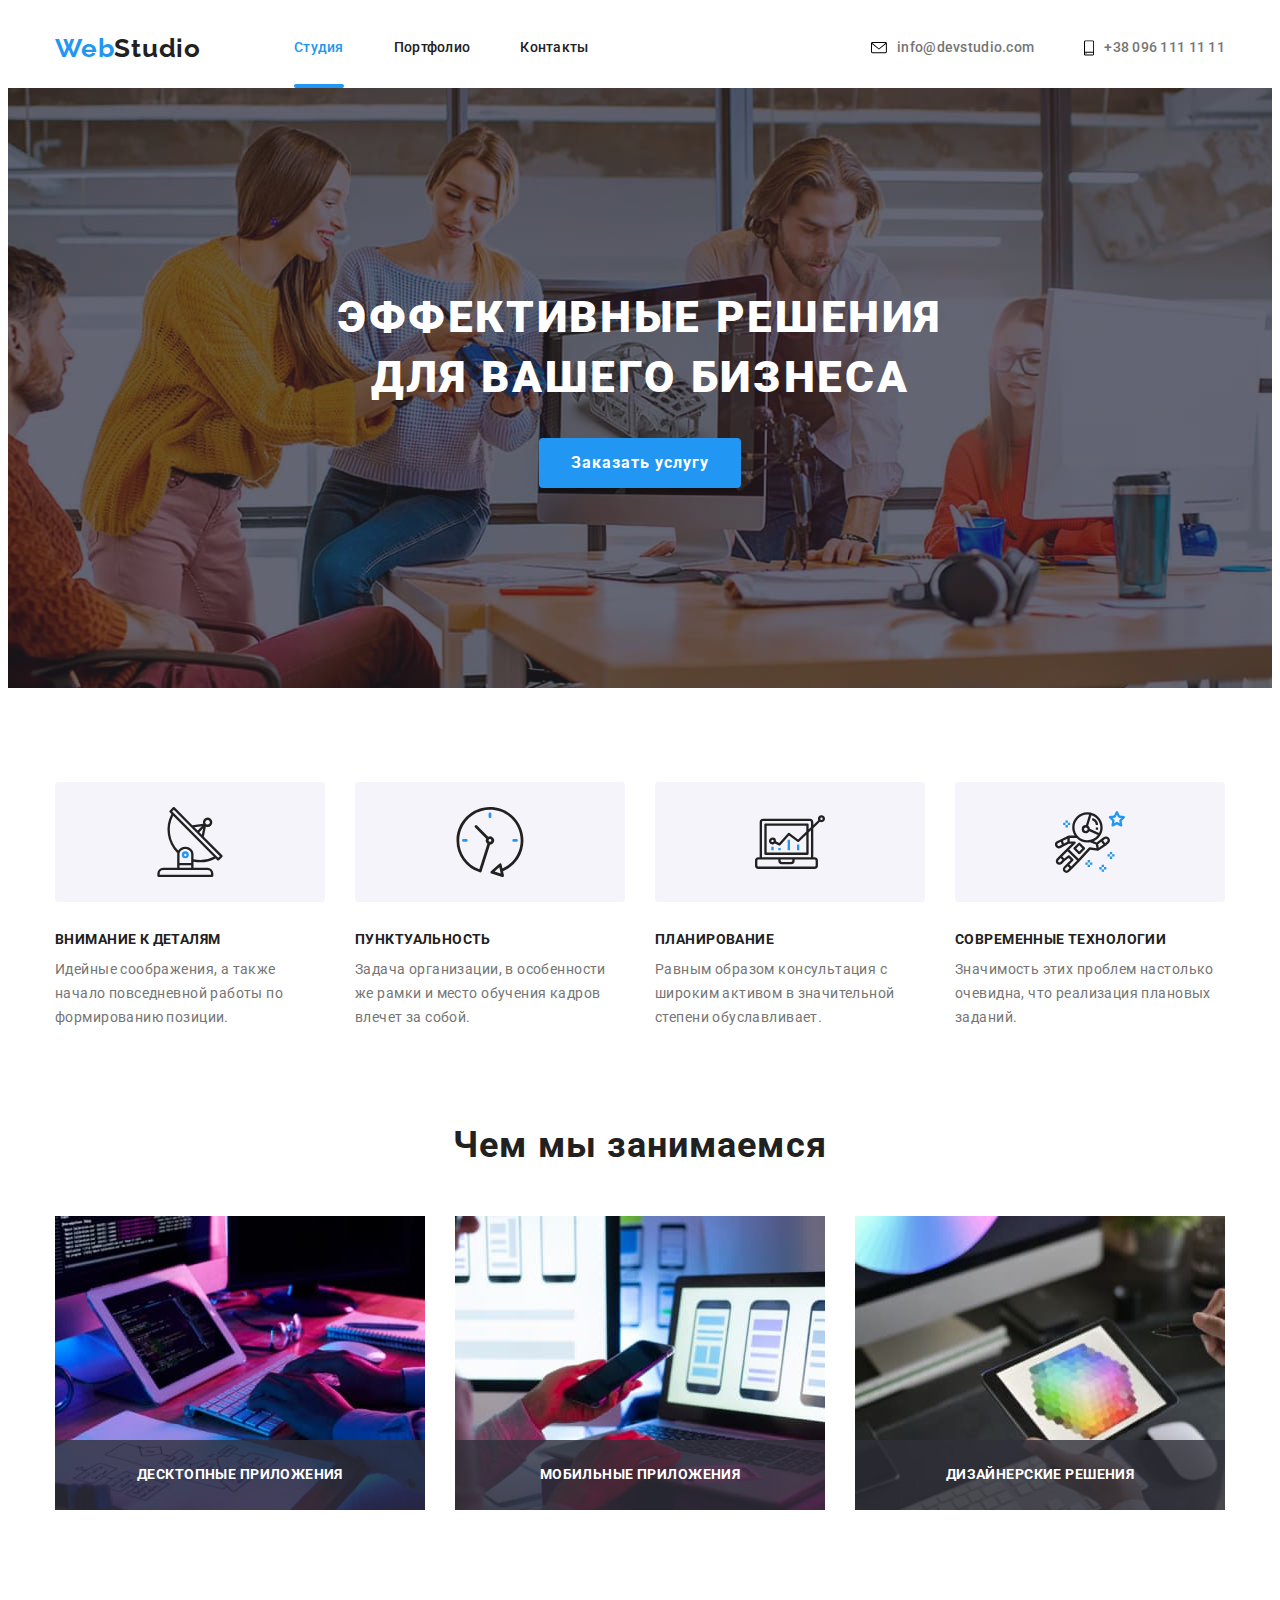
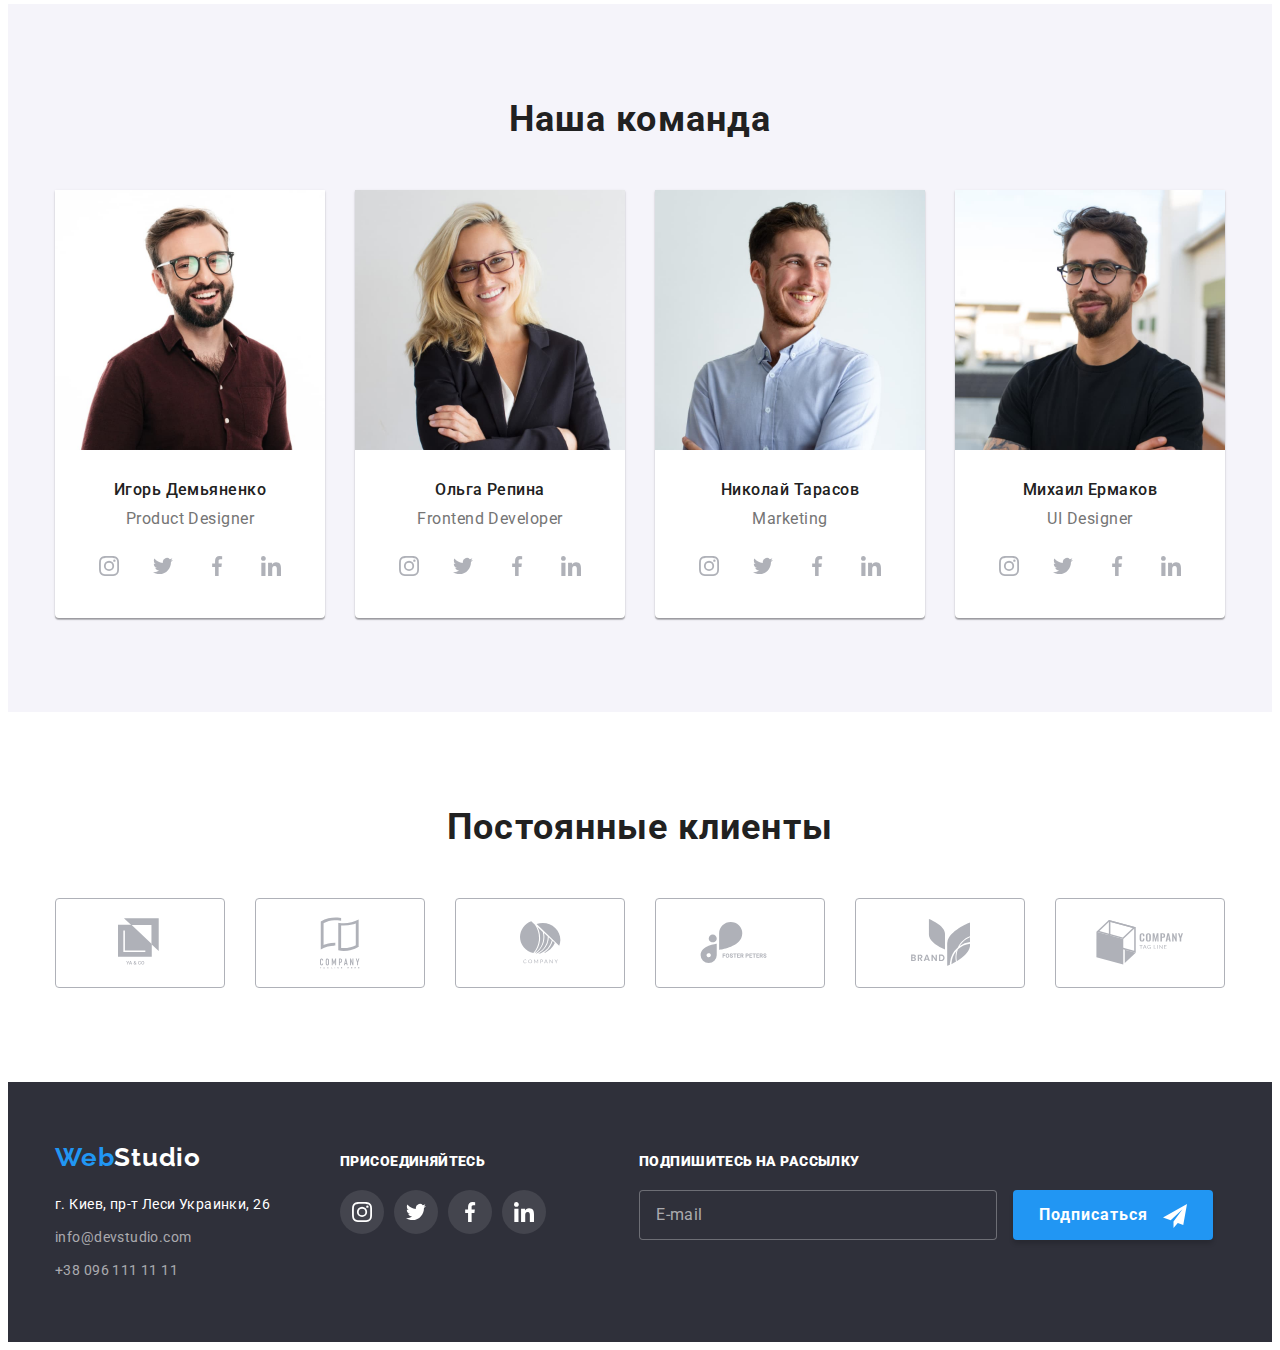
==== commit 844df172: "Fixed" ====
--- a/index.html
+++ b/index.html
@@ -357,12 +357,14 @@
             <div class="subscribe-container">
                 <p class="join">Подпишитесь на рассылку</p>
                 <div class="form-footer">
-                    <input type="email" name="e-mail" placeholder="E-mail">
-                    <button class="subscribe-btn">Подписаться
-                        <svg class="icon-send" width="24" height="24">
-                            <use href='./imeges/icons/sprite.svg#icon-send'></use>
-                        </svg>
-                    </button>
+                    <form>
+                        <input type="email" name="e-mail" placeholder="E-mail">
+                        <button class="subscribe-btn">Подписаться
+                            <svg class="icon-send" width="24" height="24">
+                                <use href='./imeges/icons/sprite.svg#icon-send'></use>
+                            </svg>
+                        </button>
+                    </form>
                 </div>
             </div>
         </div>
--- a/css/styles.css
+++ b/css/styles.css
@@ -830,6 +830,11 @@
         min-width: 528px;
         min-height: 581px;
         background-color: var(--primary-bg-color);
+
+        box-shadow: 0px 1px 3px rgba(0, 0, 0, 0.12), 
+                    0px 1px 1px rgba(0, 0, 0, 0.14), 
+                    0px 2px 1px rgba(0, 0, 0, 0.2);
+        border-radius: 4px;
 
         transform: translate(-50%, -50%) scale(1);
         transition: transform 250ms cubic-bezier(0.4, 0, 0.2, 1);
